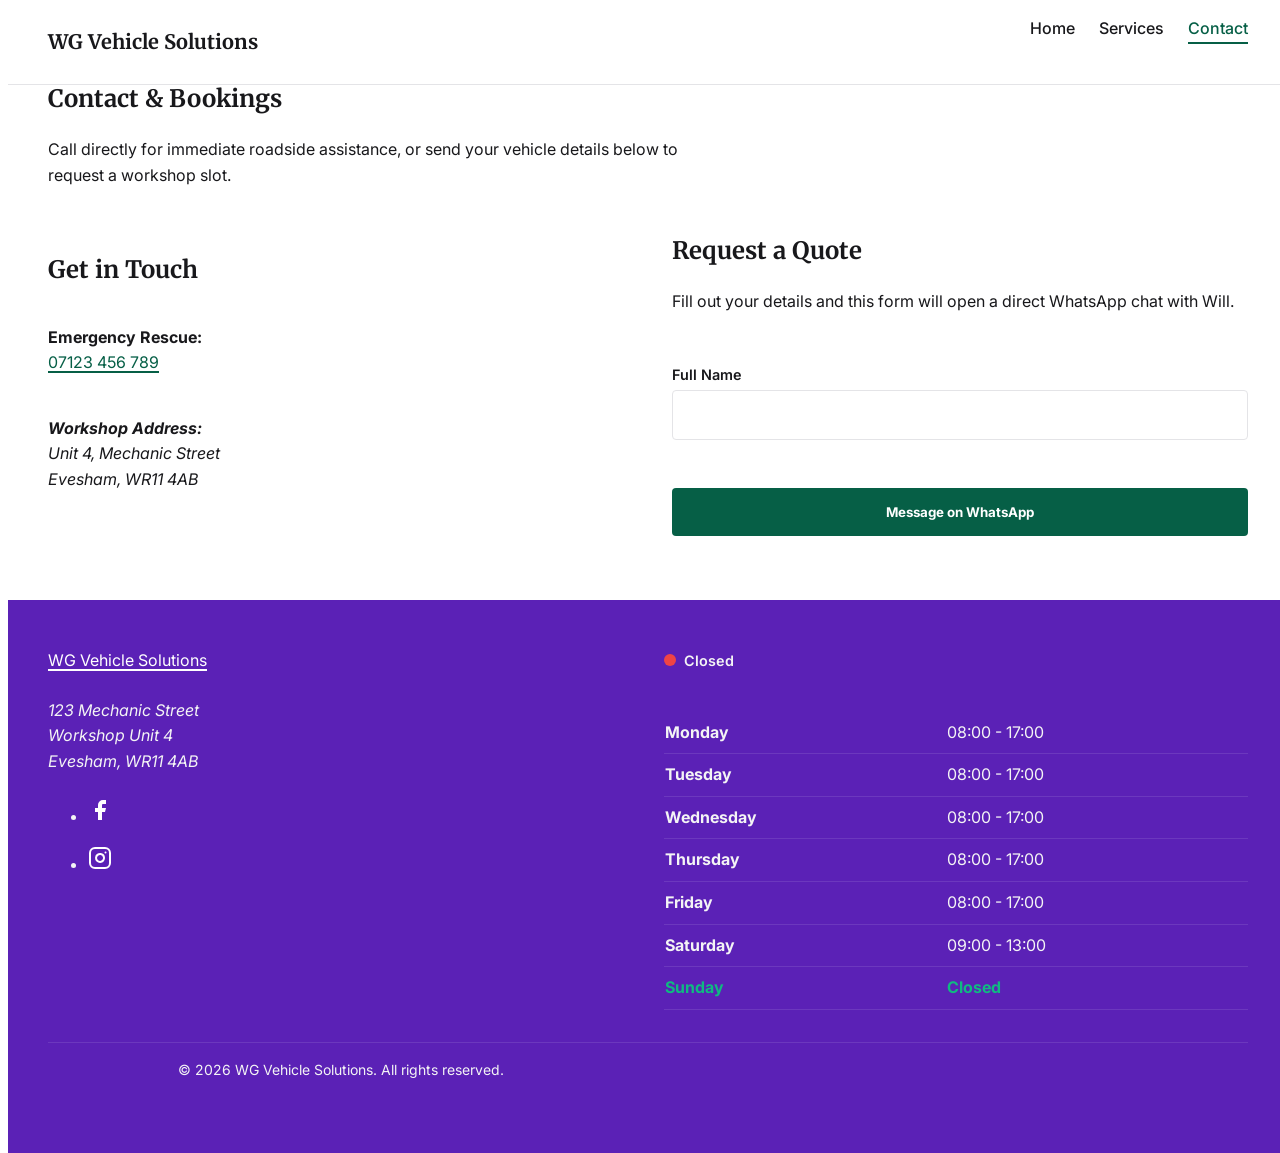
==== contact.html @ 6daaaa92 "layout(style): Initial attempt at implementing layout primitives. Will need revision." ====
<!doctype html>
<html lang="en">
  <head>
    <meta charset="UTF-8" />
    <meta name="viewport" content="width=device-width, initial-scale=1.0" />

    <meta
      name="description"
      content="Contact WG Vehicle Solutions in Evesham. Call for immediate roadside rescue or book a workshop slot directly via WhatsApp."
    />
    <title>Contact & Bookings | WG Vehicle Solutions</title>

    <link
      rel="icon"
      type="image/png"
      sizes="32x32"
      href="assets/images/favicon-32x32.png"
    />
    <link
      rel="icon"
      type="image/png"
      sizes="16x16"
      href="assets/images/favicon-16x16.png"
    />
    <link
      rel="apple-touch-icon"
      sizes="180x180"
      href="assets/images/apple-touch-icon.png"
    />
    <link rel="manifest" href="site.webmanifest" />

    <link rel="stylesheet" href="assets/css/00-harmonics.css" />
    <link rel="stylesheet" href="assets/css/01-primitives.css" />
    <link rel="stylesheet" href="assets/css/02-atoms.css" />
    <link rel="stylesheet" href="assets/css/03-organisms.css" />

    <script src="assets/js/core.js" defer></script>
  </head>
  <body>
    <a
      href="#main-content"
      class="skip-link"
      style="position: absolute; left: -9999px"
      >Skip to main content</a
    >

    <header class="c-site-header">
      <nav
        class="l-container l-cluster c-navbar"
        aria-label="Primary Navigation"
      >
        <a
          href="index.html"
          class="brand"
          aria-label="WG Vehicle Solutions Home"
        >
          WG Vehicle Solutions
        </a>

        <button
          class="c-navbar__toggle"
          data-ll-toggle="collapse"
          aria-controls="primary-nav"
          aria-expanded="false"
          aria-label="Toggle navigation menu"
        >
          <svg
            width="24"
            height="24"
            viewBox="0 0 24 24"
            fill="none"
            stroke="currentColor"
            stroke-width="2"
            stroke-linecap="round"
            stroke-linejoin="round"
            aria-hidden="true"
          >
            <line x1="3" y1="12" x2="21" y2="12"></line>
            <line x1="3" y1="6" x2="21" y2="6"></line>
            <line x1="3" y1="18" x2="21" y2="18"></line>
          </svg>
        </button>

        <ul id="primary-nav" role="list" class="l-stack c-navbar__menu">
          <li><a href="index.html">Home</a></li>
          <li><a href="services.html">Services</a></li>
          <li><a href="contact.html" aria-current="page">Contact</a></li>
        </ul>
      </nav>
    </header>

    <main id="main-content">
      <section
        class="contact-section l-container l-stack"
        aria-labelledby="contact-heading"
      >
        <header
          class="section-header l-stack"
          style="--stack-gap: var(--space-2xs)"
        >
          <h1 id="contact-heading">Contact & Bookings</h1>
          <p>
            Call directly for immediate roadside assistance, or send your
            vehicle details below to request a workshop slot.
          </p>
        </header>

        <div class="l-split contact-wrapper">
          <div class="contact-info l-stack">
            <h2>Get in Touch</h2>

            <div
              class="contact-methods l-stack"
              style="--stack-gap: var(--space-s)"
            >
              <p>
                <strong>Emergency Rescue:</strong><br />
                <a href="tel:+447123456789" class="text-link">07123 456 789</a>
              </p>

              <address class="physical-address">
                <strong>Workshop Address:</strong><br />
                Unit 4, Mechanic Street<br />
                Evesham, WR11 4AB
              </address>
            </div>

            <div class="map-container"></div>
          </div>

          <div class="booking-form-container l-stack">
            <div class="l-stack" style="--stack-gap: var(--space-2xs)">
              <h2>Request a Quote</h2>
              <p>
                Fill out your details and this form will open a direct WhatsApp
                chat with Will.
              </p>
            </div>

            <form
              id="whatsapp-booking-form"
              class="booking-form l-stack"
              style="--stack-gap: var(--space-m)"
            >
              <div class="form-group">
                <label for="customer-name">Full Name</label>
                <input
                  type="text"
                  id="customer-name"
                  name="customer-name"
                  required
                />
              </div>

              <button type="submit" class="cta-button primary">
                Message on WhatsApp
              </button>
            </form>
          </div>
        </div>
      </section>
    </main>

    <footer class="global-footer">
      <div class="l-container l-grid">
        <div class="footer-brand-info l-stack">
          <a
            href="index.html"
            class="footer-logo"
            aria-label="WG Vehicle Solutions Home"
          >
            WG Vehicle Solutions
          </a>

          <address class="footer-address">
            123 Mechanic Street<br />
            Workshop Unit 4<br />
            Evesham, WR11 4AB
          </address>

          <ul role="list" class="social-links" aria-label="Social Media">
            <li>
              <a
                href="#"
                aria-label="Facebook"
                rel="noopener noreferrer"
                target="_blank"
              >
                <svg
                  width="24"
                  height="24"
                  viewBox="0 0 24 24"
                  fill="currentColor"
                  aria-hidden="true"
                  focusable="false"
                >
                  <path
                    d="M18 2h-3a5 5 0 0 0-5 5v3H7v4h3v8h4v-8h3l1-4h-4V7a1 1 0 0 1 1-1h3z"
                  ></path>
                </svg>
              </a>
            </li>
            <li>
              <a
                href="#"
                aria-label="Instagram"
                rel="noopener noreferrer"
                target="_blank"
              >
                <svg
                  width="24"
                  height="24"
                  viewBox="0 0 24 24"
                  fill="none"
                  stroke="currentColor"
                  stroke-width="2"
                  stroke-linecap="round"
                  stroke-linejoin="round"
                  aria-hidden="true"
                  focusable="false"
                >
                  <rect x="2" y="2" width="20" height="20" rx="5" ry="5"></rect>
                  <path
                    d="M16 11.37A4 4 0 1 1 12.63 8 4 4 0 0 1 16 11.37z"
                  ></path>
                  <line x1="17.5" y1="6.5" x2="17.51" y2="6.5"></line>
                </svg>
              </a>
            </li>
          </ul>
        </div>

        <div class="footer-hours l-stack">
          <h2 class="sr-only">Opening Hours</h2>
          <div id="live-status-container" aria-live="polite"></div>
          <table class="hours-table">
            <tbody>
              <tr data-day="1">
                <th scope="row">Monday</th>
                <td>08:00 - 17:00</td>
              </tr>
              <tr data-day="2">
                <th scope="row">Tuesday</th>
                <td>08:00 - 17:00</td>
              </tr>
              <tr data-day="3">
                <th scope="row">Wednesday</th>
                <td>08:00 - 17:00</td>
              </tr>
              <tr data-day="4">
                <th scope="row">Thursday</th>
                <td>08:00 - 17:00</td>
              </tr>
              <tr data-day="5">
                <th scope="row">Friday</th>
                <td>08:00 - 17:00</td>
              </tr>
              <tr data-day="6">
                <th scope="row">Saturday</th>
                <td>09:00 - 13:00</td>
              </tr>
              <tr data-day="0">
                <th scope="row">Sunday</th>
                <td>Closed</td>
              </tr>
            </tbody>
          </table>
        </div>
      </div>

      <div class="footer-copyright">
        <p>&copy; 2026 WG Vehicle Solutions. All rights reserved.</p>
      </div>
    </footer>
  </body>
</html>
---- assets/css/00-harmonics.css ----
/* ==========================================================================
   LOOSELEAF UI: REBOOT & SYSTEM TOKENS
   ========================================================================== */

@import url("https://fonts.googleapis.com/css2?family=Inter:wght@400;700&family=Merriweather:wght@700&display=swap");

:root {
  /* Typography Pairing */
  --font-family-ui: "Inter", system-ui, sans-serif;
  --font-family-heading: "Merriweather", "Georgia", serif;

  /* Semantic Colour Tokens */
  --color-malachite-vibrant: #10b981;
  --color-malachite-deep: #065f46;
  --color-amber-bright: #fbbf24;
  --color-grape-vintage: #5b21b6;
  --color-surface-base: #ffffff;
  --color-surface-sunken: #f4f4f5;
  --color-text-base: #18181b;
  --color-border-subtle: #e4e4e7;

  /* Mapped Roles */
  --color-action-primary: var(--color-malachite-deep);
  --color-action-hover: var(--color-malachite-vibrant);
  --color-surface-alt: var(--color-grape-vintage);

  /* Spacing Scale (Harmonic) */
  --space-3xs: 0.25rem;
  --space-2xs: 0.5rem;
  --space-xs: 0.75rem;
  --space-s: 1rem;
  --space-m: 1.5rem;
  --space-l: 2rem;
  --space-xl: 3rem;
  --space-2xl: 4rem;
}

/* Base Reboot */
*,
*::before,
*::after {
  box-sizing: border-box;
  margin-block: 0;
}

html,
body {
  min-inline-size: 100%;
  font-family: var(--font-family-ui);
  line-height: 1.6;
  color: var(--color-text-base);
  background-color: var(--color-surface-base);
  overflow-x: hidden;
}

h1,
h2,
h3,
h4,
h5,
h6 {
  font-family: var(--font-family-heading);
  line-height: 1.2;
  margin-block-end: var(--space-s);
  color: var(--color-text-base);
}

img,
picture,
svg {
  display: block;
  max-inline-size: 100%;
}

p,
li {
  max-inline-size: 65ch;
  margin-block-end: var(--space-m);
}

a {
  color: var(--color-action-primary);
  text-decoration-thickness: 0.1em;
  text-underline-offset: 0.2em;
}
---- assets/css/01-primitives.css ----
/* ==========================================================================
   01-PRIMITIVES: AGNOSTIC LAYOUT ALGORITHMS
   ========================================================================== */

/* --- The Container (Max-width constraints) --- */
.l-container {
  max-inline-size: 1200px;
  margin-inline: auto;
}

/* --- The Cluster (Horizontal wrapping layout) --- */
.l-cluster {
  display: flex;
  flex-wrap: wrap;
  gap: var(--cluster-gap, var(--space-s));
  justify-content: var(--cluster-justify, flex-start);
  align-items: var(--cluster-align, center);
}

/* --- The Stack (Vertical flow layout) --- */
.l-stack {
  display: flex;
  flex-direction: column;
  justify-content: flex-start;
  gap: var(--stack-gap, var(--space-m));
}

/* --- The Grid (Auto-fitting cards/services) --- */
.l-grid {
  display: grid;
  gap: var(--grid-gap, var(--space-l));
  /* Intrinsic responsive grid: no media queries needed */
  grid-template-columns: repeat(
    auto-fit,
    minmax(min(100%, var(--grid-min, 300px)), 1fr)
  );
}

/* --- The Intrinsic Split (Content-driven wrapping) --- */
.l-split {
  display: flex;
  flex-wrap: wrap;
  gap: var(--split-gap, var(--space-xl));
  align-items: var(--split-align, center);
}

.l-split > * {
  /* flex-grow: 1 (shares space equally)
    flex-shrink: 1 (allows shrinking if needed)
    flex-basis: threshold (forces wrap when space runs out)
  */
  flex: 1 1 var(--split-threshold, 30rem);
}
---- assets/css/02-atoms.css ----
/* ==========================================================================
   02-ATOMS: BUTTONS, INPUTS & UTILITIES
   ========================================================================== */

/* Accessibility utility */
.sr-only {
  position: absolute;
  width: 1px;
  height: 1px;
  padding: 0;
  margin: -1px;
  overflow: hidden;
  clip: rect(0, 0, 0, 0);
  border: 0;
}

.skip-link:focus {
  position: static;
  display: block;
  padding: var(--space-s);
  background: var(--color-action-primary);
  color: #fff;
  text-decoration: none;
}

/* Buttons */
.cta-button {
  display: inline-flex;
  align-items: center;
  justify-content: center;
  padding: var(--space-s) var(--space-m);
  font-weight: 700;
  text-decoration: none;
  border-radius: 4px;
  transition: all 0.2s ease;
  border: none;
  cursor: pointer;
  font-family: var(--font-family-ui);
}

.cta-button.primary {
  background-color: var(--color-action-primary);
  color: var(--color-surface-base);
}

.cta-button.primary:hover {
  background-color: var(--color-action-hover);
}

.cta-button.secondary {
  background-color: transparent;
  color: var(--color-text-base);
  border: 2px solid var(--color-border-subtle);
}

.cta-button.secondary:hover {
  border-color: var(--color-action-primary);
}

/* Form Groups */
.form-group {
  display: flex;
  flex-direction: column;
  gap: var(--space-3xs);
  margin-block-end: var(--space-m);
}

.form-group label {
  font-weight: 600;
  font-size: 0.9rem;
}

.form-group input,
.form-group textarea {
  padding: var(--space-s);
  border: 1px solid var(--color-border-subtle);
  border-radius: 4px;
  font-family: var(--font-family-ui);
  background-color: var(--color-surface-base);
}

.form-group input:focus,
.form-group textarea:focus {
  outline: 2px solid var(--color-action-primary);
  outline-offset: 2px;
}
---- assets/css/03-organisms.css ----
/* ==========================================================================
   03-ORGANISMS: NAVBAR, CARDS & FOOTER
   ========================================================================== */

/* Navigation */
.c-site-header {
  background-color: var(--color-surface-base);
  border-bottom: 1px solid var(--color-border-subtle);
  padding-block: var(--space-s);
  padding-inline: var(--space-m);
  position: sticky;
  top: 0;
  z-index: 100;
}

/* Modifying the underlying l-cluster primitive */
.c-navbar {
  --cluster-justify: space-between;
}

.brand {
  font-family: var(--font-family-heading);
  font-weight: 700;
  font-size: 1.25rem;
  color: var(--color-text-base);
  text-decoration: none;
}

/* --- Mobile Toggle Button --- */
.c-navbar__toggle {
  display: block;
  background: none;
  border: none;
  cursor: pointer;
  color: var(--color-text-base);
  padding: var(--space-3xs);
}

.c-navbar__toggle:hover {
  color: var(--color-action-primary);
}

/* --- Navigation Menu --- */
.c-navbar__menu {
  display: none; /* Hidden by default on mobile */
  width: 100%;
  list-style: none;
  padding: 0;
  margin: 0;
  /* Overriding l-stack default gap */
  --stack-gap: var(--space-s);
}

/* State hook for core.js */
.c-navbar__menu.is-open {
  display: flex; /* Restores the l-stack flex behavior */
}

/* Desktop View Override */
@media (min-width: 768px) {
  .c-navbar__toggle {
    display: none;
  }

  .c-navbar__menu {
    display: flex;
    width: auto;
    flex-direction: row; /* Transforms the stack into a row */
    gap: var(--space-m);
  }
}

.c-navbar__menu a {
  text-decoration: none;
  color: var(--color-text-base);
  font-weight: 500;
  display: block; /* Larger tap target */
}

.c-navbar__menu a[aria-current="page"] {
  color: var(--color-action-primary);
  border-bottom: 2px solid var(--color-action-primary);
  display: inline-block;
}

.brand {
  font-family: var(--font-family-heading);
  font-weight: 700;
  font-size: 1.25rem;
  color: var(--color-text-base);
  text-decoration: none;
}

/* Cards (Services & Snapshots) */
.routing-card,
.service-card {
  background-color: var(--color-surface-sunken);
  padding: var(--space-l);
  border-radius: 8px;
  border: 1px solid var(--color-border-subtle);
  display: flex;
  flex-direction: column;
}

.card-icon {
  color: var(--color-action-primary);
  margin-block-end: var(--space-s);
}

.card-link {
  margin-top: auto; /* Pushes link to bottom of card */
  font-weight: 700;
  display: inline-flex;
  align-items: center;
  gap: var(--space-2xs);
}

/* Global Footer */
.global-footer {
  background-color: var(--color-surface-alt);
  color: var(--color-surface-sunken);
  padding-block: var(--space-xl);
  padding-inline: var(--space-m);
  margin-top: var(--space-2xl);
}

.global-footer h2,
.global-footer a {
  color: var(--color-surface-base);
}

.hours-table {
  width: 100%;
  border-collapse: collapse;
}

.hours-table th,
.hours-table td {
  padding-block: var(--space-2xs);
  text-align: left;
  border-bottom: 1px solid rgba(255, 255, 255, 0.1);
}

.footer-copyright {
  max-inline-size: 1200px;
  margin-inline: auto;
  margin-top: var(--space-l);
  padding-top: var(--space-s);
  border-top: 1px solid rgba(255, 255, 255, 0.1);
  font-size: 0.875rem;
  text-align: center;
}

/* --- Review Marquee Organism --- */

.review-marquee-wrapper {
  overflow: hidden;
  width: 100%;
  padding-block: var(--space-l);
  /* Pro-tip: A CSS mask creates a subtle fade at the edges of the screen */
  mask-image: linear-gradient(
    to right,
    transparent,
    black 10%,
    black 90%,
    transparent
  );
  -webkit-mask-image: linear-gradient(
    to right,
    transparent,
    black 10%,
    black 90%,
    transparent
  );
}

.review-track {
  display: flex;
  gap: var(--space-l);
  width: max-content;
  /* Adjust the 30s to make it scroll faster or slower */
  animation: scroll-marquee 30s linear infinite;
}

/* Accessibility: Stop moving when the user is trying to read */
.review-marquee-wrapper:hover .review-track,
.review-marquee-wrapper:focus-within .review-track {
  animation-play-state: paused;
}

.review-card {
  width: 350px; /* Fixed width prevents shrinking in the flex container */
  flex-shrink: 0;
  background-color: var(--color-surface-sunken);
  padding: var(--space-l);
  border-radius: 8px;
  border: 1px solid var(--color-border-subtle);
  display: flex;
  flex-direction: column;
  justify-content: space-between;
}

.review-card blockquote {
  font-style: italic;
  margin-block-end: var(--space-m);
}

.review-meta {
  display: block;
  font-size: 0.85rem;
  color: var(--color-action-primary);
  font-weight: 600;
  margin-top: var(--space-3xs);
}

/* The Infinite Loop Engine */
@keyframes scroll-marquee {
  0% {
    transform: translateX(0);
  }
  100% {
    /* Shifts exactly half the total width + half the gap to seamlessly loop */
    transform: translateX(calc(-50% - (var(--space-l) / 2)));
  }
}

/* --- Live Operational Status for Opening Times --- */
.operational-status {
  display: inline-flex;
  align-items: center;
  gap: var(--space-2xs);
  font-weight: 600;
  font-size: 0.9rem;
  margin-block-end: var(--space-s);
}

.status-dot {
  width: 12px;
  height: 12px;
  border-radius: 50%;
  background-color: var(--color-border-subtle); /* Default offline/closed */
}

/* Status Modifiers */
.is-open .status-dot {
  background-color: var(--color-malachite-vibrant);
  box-shadow: 0 0 8px var(--color-malachite-vibrant);
}

.is-closing .status-dot {
  background-color: var(--color-amber-bright);
}

.is-closed .status-dot {
  background-color: #ef4444; /* A clear, accessible red for closed */
}

/* Current Day Highlight in Table */
.hours-table tr.is-today th,
.hours-table tr.is-today td {
  color: var(--color-malachite-vibrant);
  font-weight: 700;
}
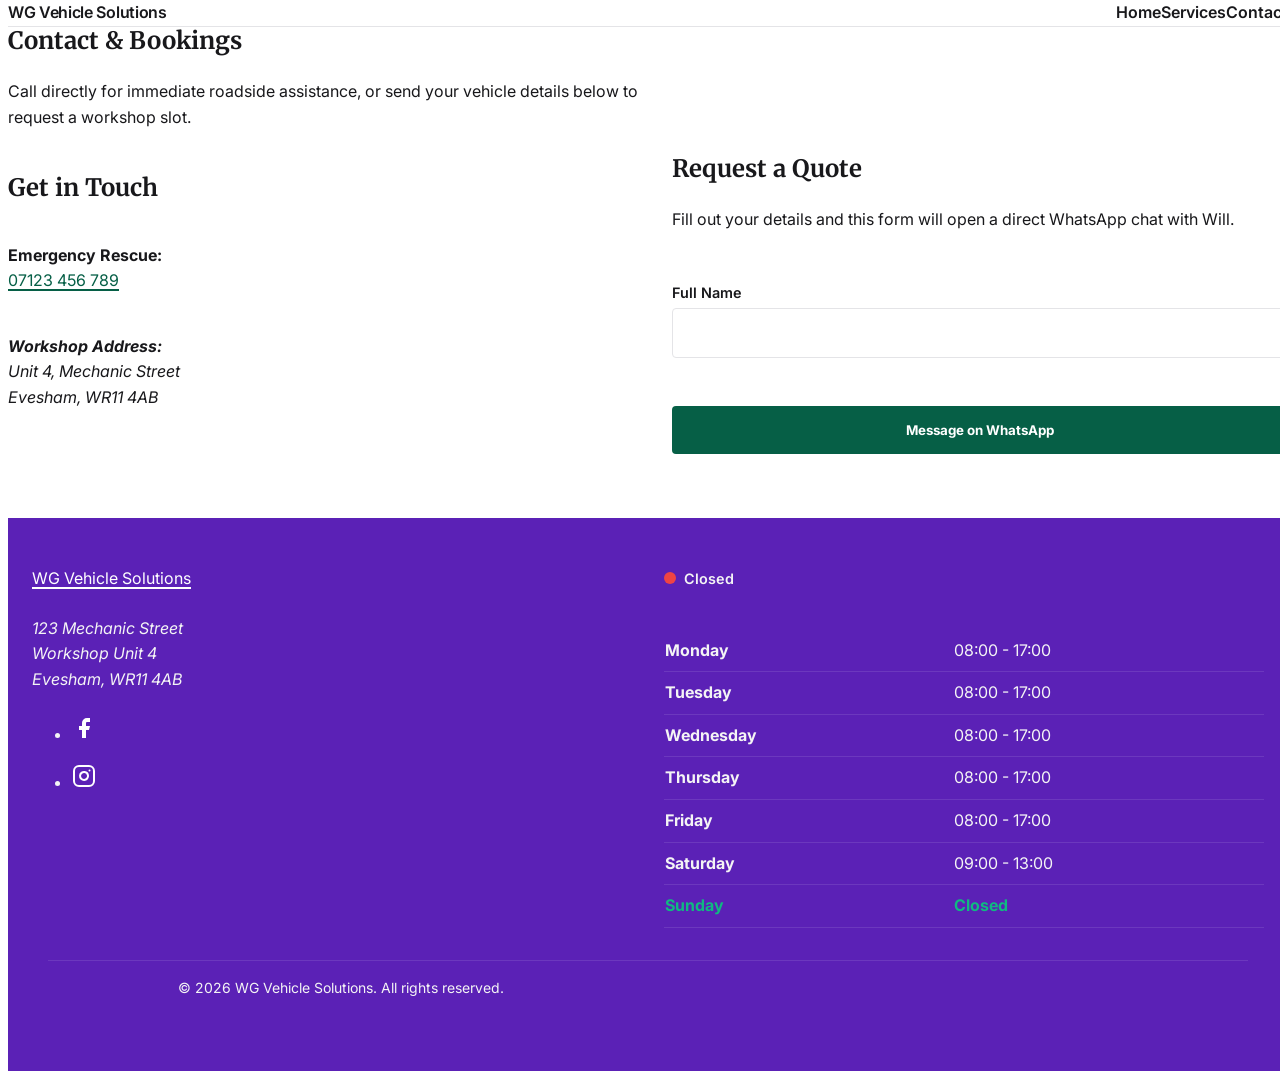
==== commit 679a30d8: "style(layout): refactor primitives as custom html tags and implement across site for responsive layo" ====
--- a/contact.html
+++ b/contact.html
@@ -33,6 +33,8 @@
     <link rel="stylesheet" href="assets/css/01-primitives.css" />
     <link rel="stylesheet" href="assets/css/02-atoms.css" />
     <link rel="stylesheet" href="assets/css/03-organisms.css" />
+    <link rel="stylesheet" href="assets/css/04-animations.css" />
+    <link rel="stylesheet" href="assets/css/05-utilities.css" />
 
     <script src="assets/js/core.js" defer></script>
   </head>
@@ -45,140 +47,134 @@
     >
 
     <header class="c-site-header">
-      <nav
-        class="l-container l-cluster c-navbar"
-        aria-label="Primary Navigation"
-      >
-        <a
-          href="index.html"
-          class="brand"
-          aria-label="WG Vehicle Solutions Home"
-        >
-          WG Vehicle Solutions
-        </a>
-
-        <button
-          class="c-navbar__toggle"
-          data-ll-toggle="collapse"
-          aria-controls="primary-nav"
-          aria-expanded="false"
-          aria-label="Toggle navigation menu"
-        >
-          <svg
-            width="24"
-            height="24"
-            viewBox="0 0 24 24"
-            fill="none"
-            stroke="currentColor"
-            stroke-width="2"
-            stroke-linecap="round"
-            stroke-linejoin="round"
-            aria-hidden="true"
-          >
-            <line x1="3" y1="12" x2="21" y2="12"></line>
-            <line x1="3" y1="6" x2="21" y2="6"></line>
-            <line x1="3" y1="18" x2="21" y2="18"></line>
-          </svg>
-        </button>
-
-        <ul id="primary-nav" role="list" class="l-stack c-navbar__menu">
-          <li><a href="index.html">Home</a></li>
-          <li><a href="services.html">Services</a></li>
-          <li><a href="contact.html" aria-current="page">Contact</a></li>
-        </ul>
+      <nav class="c-navbar" aria-label="Primary Navigation">
+        <l-cluster class="u-flex-between">
+          <a
+            href="index.html"
+            class="c-navbar__brand"
+            aria-label="WG Vehicle Solutions Home"
+          >
+            WG Vehicle Solutions
+          </a>
+          <button
+            class="c-navbar__toggle u-anim-lift"
+            data-ll-toggle="collapse"
+            aria-expanded="false"
+            aria-controls="primary-nav"
+            aria-label="Toggle navigation"
+          >
+            <svg
+              width="24"
+              height="24"
+              viewBox="0 0 24 24"
+              fill="none"
+              stroke="currentColor"
+              stroke-width="2"
+              stroke-linecap="round"
+              stroke-linejoin="round"
+              aria-hidden="true"
+            >
+              <line x1="3" y1="12" x2="21" y2="12"></line>
+              <line x1="3" y1="6" x2="21" y2="6"></line>
+              <line x1="3" y1="18" x2="21" y2="18"></line>
+            </svg>
+          </button>
+          <div class="c-navbar__menu" id="primary-nav">
+            <l-cluster>
+              <a href="index.html" class="c-navbar__link">Home</a>
+              <a href="services.html" class="c-navbar__link">Services</a>
+              <a href="contact.html" class="c-navbar__link" aria-current="page"
+                >Contact</a
+              >
+            </l-cluster>
+          </div>
+        </l-cluster>
       </nav>
     </header>
 
     <main id="main-content">
-      <section
-        class="contact-section l-container l-stack"
-        aria-labelledby="contact-heading"
-      >
-        <header
-          class="section-header l-stack"
-          style="--stack-gap: var(--space-2xs)"
-        >
-          <h1 id="contact-heading">Contact & Bookings</h1>
-          <p>
-            Call directly for immediate roadside assistance, or send your
-            vehicle details below to request a workshop slot.
-          </p>
+      <section class="contact-section" aria-labelledby="contact-heading">
+        <header class="section-header">
+          <l-stack style="--stack-gap: var(--space-2xs)">
+            <h1 id="contact-heading">Contact & Bookings</h1>
+            <p>
+              Call directly for immediate roadside assistance, or send your
+              vehicle details below to request a workshop slot.
+            </p>
+          </l-stack>
         </header>
 
-        <div class="l-split contact-wrapper">
-          <div class="contact-info l-stack">
+        <l-split class="contact-wrapper">
+          <l-stack class="contact-info">
             <h2>Get in Touch</h2>
 
-            <div
-              class="contact-methods l-stack"
+            <l-stack
+              class="contact-methods"
               style="--stack-gap: var(--space-s)"
             >
               <p>
                 <strong>Emergency Rescue:</strong><br />
                 <a href="tel:+447123456789" class="text-link">07123 456 789</a>
               </p>
-
               <address class="physical-address">
                 <strong>Workshop Address:</strong><br />
                 Unit 4, Mechanic Street<br />
                 Evesham, WR11 4AB
               </address>
-            </div>
+            </l-stack>
 
             <div class="map-container"></div>
-          </div>
-
-          <div class="booking-form-container l-stack">
-            <div class="l-stack" style="--stack-gap: var(--space-2xs)">
+          </l-stack>
+
+          <l-stack class="booking-form-container">
+            <l-stack style="--stack-gap: var(--space-2xs)">
               <h2>Request a Quote</h2>
               <p>
                 Fill out your details and this form will open a direct WhatsApp
                 chat with Will.
               </p>
-            </div>
-
-            <form
-              id="whatsapp-booking-form"
-              class="booking-form l-stack"
-              style="--stack-gap: var(--space-m)"
-            >
-              <div class="form-group">
-                <label for="customer-name">Full Name</label>
-                <input
-                  type="text"
-                  id="customer-name"
-                  name="customer-name"
-                  required
-                />
-              </div>
-
-              <button type="submit" class="cta-button primary">
-                Message on WhatsApp
-              </button>
+            </l-stack>
+
+            <form id="whatsapp-booking-form" class="booking-form">
+              <l-stack style="--stack-gap: var(--space-m)">
+                <div class="form-group">
+                  <label for="customer-name">Full Name</label>
+                  <input
+                    type="text"
+                    id="customer-name"
+                    name="customer-name"
+                    required
+                  />
+                </div>
+                <button type="submit" class="cta-button primary">
+                  Message on WhatsApp
+                </button>
+              </l-stack>
             </form>
-          </div>
-        </div>
+          </l-stack>
+        </l-split>
       </section>
     </main>
 
     <footer class="global-footer">
-      <div class="l-container l-grid">
-        <div class="footer-brand-info l-stack">
+      <l-grid>
+        <l-stack class="footer-brand-info">
           <a
             href="index.html"
             class="footer-logo"
             aria-label="WG Vehicle Solutions Home"
-          >
-            WG Vehicle Solutions
-          </a>
-
+            >WG Vehicle Solutions</a
+          >
           <address class="footer-address">
             123 Mechanic Street<br />
             Workshop Unit 4<br />
             Evesham, WR11 4AB
           </address>
-
-          <ul role="list" class="social-links" aria-label="Social Media">
+          <ul
+            role="list"
+            class="social-links l-cluster"
+            aria-label="Social Media"
+          >
             <li>
               <a
                 href="#"
@@ -228,9 +224,9 @@
               </a>
             </li>
           </ul>
-        </div>
-
-        <div class="footer-hours l-stack">
+        </l-stack>
+
+        <l-stack class="footer-hours">
           <h2 class="sr-only">Opening Hours</h2>
           <div id="live-status-container" aria-live="polite"></div>
           <table class="hours-table">
@@ -265,9 +261,8 @@
               </tr>
             </tbody>
           </table>
-        </div>
-      </div>
-
+        </l-stack>
+      </l-grid>
       <div class="footer-copyright">
         <p>&copy; 2026 WG Vehicle Solutions. All rights reserved.</p>
       </div>
--- a/assets/css/00-harmonics.css
+++ b/assets/css/00-harmonics.css
@@ -82,4 +82,10 @@
   color: var(--color-action-primary);
   text-decoration-thickness: 0.1em;
   text-underline-offset: 0.2em;
+  transition: color 0.2s ease;
 }
+
+a:hover,
+a:focus {
+  color: var(--color-action-hover);
+}
--- a/assets/css/01-primitives.css
+++ b/assets/css/01-primitives.css
@@ -2,23 +2,17 @@
    01-PRIMITIVES: AGNOSTIC LAYOUT ALGORITHMS
    ========================================================================== */
 
-/* --- The Container (Max-width constraints) --- */
-.l-container {
-  max-inline-size: 1200px;
-  margin-inline: auto;
-}
-
 /* --- The Cluster (Horizontal wrapping layout) --- */
-.l-cluster {
+l-cluster {
   display: flex;
   flex-wrap: wrap;
-  gap: var(--cluster-gap, var(--space-s));
-  justify-content: var(--cluster-justify, flex-start);
+  gap: var(--space, var(--s1));
+  justify-content: flex-start;
   align-items: var(--cluster-align, center);
 }
 
 /* --- The Stack (Vertical flow layout) --- */
-.l-stack {
+l-stack {
   display: flex;
   flex-direction: column;
   justify-content: flex-start;
@@ -26,7 +20,7 @@
 }
 
 /* --- The Grid (Auto-fitting cards/services) --- */
-.l-grid {
+l-grid {
   display: grid;
   gap: var(--grid-gap, var(--space-l));
   /* Intrinsic responsive grid: no media queries needed */
@@ -37,14 +31,14 @@
 }
 
 /* --- The Intrinsic Split (Content-driven wrapping) --- */
-.l-split {
+l-split {
   display: flex;
   flex-wrap: wrap;
   gap: var(--split-gap, var(--space-xl));
   align-items: var(--split-align, center);
 }
 
-.l-split > * {
+l-split > * {
   /* flex-grow: 1 (shares space equally)
     flex-shrink: 1 (allows shrinking if needed)
     flex-basis: threshold (forces wrap when space runs out)
--- a/assets/css/03-organisms.css
+++ b/assets/css/03-organisms.css
@@ -2,93 +2,88 @@
    03-ORGANISMS: NAVBAR, CARDS & FOOTER
    ========================================================================== */
 
+.c-site-header nav a {
+  font-weight: 600;
+  font-size: var(--s-1);
+}
 /* Navigation */
-.c-site-header {
+.c-navbar {
+  --navbar-threshold: 45rem;
+  --navbar-padding: var(--s1) var(--s2);
+  padding: var(--navbar-padding);
   background-color: var(--color-surface-base);
   border-bottom: 1px solid var(--color-border-subtle);
-  padding-block: var(--space-s);
-  padding-inline: var(--space-m);
-  position: sticky;
-  top: 0;
-  z-index: 100;
-}
-
-/* Modifying the underlying l-cluster primitive */
-.c-navbar {
-  --cluster-justify: space-between;
-}
-
-.brand {
-  font-family: var(--font-family-heading);
-  font-weight: 700;
-  font-size: 1.25rem;
+  position: relative;
+  z-index: 50;
+}
+.c-navbar__brand {
+  font-weight: 800;
+  font-size: var(--s1);
   color: var(--color-text-base);
   text-decoration: none;
-}
-
-/* --- Mobile Toggle Button --- */
-.c-navbar__toggle {
-  display: block;
-  background: none;
+  letter-spacing: -0.02em;
+}
+.c-navbar__link {
+  color: var(--color-text-muted);
+  text-decoration: none;
+  font-weight: 500;
+  font-size: var(--s0);
+  padding: var(--s-2) var(--s-1);
+  border-radius: 4px;
+  background: transparent;
   border: none;
   cursor: pointer;
+  transition:
+    color 0.2s ease,
+    background-color 0.2s ease;
+}
+.c-navbar__link:hover,
+.c-navbar__link:focus {
   color: var(--color-text-base);
-  padding: var(--space-3xs);
-}
-
-.c-navbar__toggle:hover {
-  color: var(--color-action-primary);
-}
-
-/* --- Navigation Menu --- */
-.c-navbar__menu {
-  display: none; /* Hidden by default on mobile */
-  width: 100%;
-  list-style: none;
-  padding: 0;
-  margin: 0;
-  /* Overriding l-stack default gap */
-  --stack-gap: var(--space-s);
-}
-
-/* State hook for core.js */
-.c-navbar__menu.is-open {
-  display: flex; /* Restores the l-stack flex behavior */
-}
-
-/* Desktop View Override */
-@media (min-width: 768px) {
+  background-color: var(--color-surface-sunken);
+}
+@media (max-width: 44.99rem) {
+  .c-navbar__menu {
+    display: none;
+    flex-basis: 100%;
+    padding-block-start: var(--s1);
+  }
+  .c-navbar__menu.is-open {
+    display: block;
+    animation: fadeIn var(--dur-fast) var(--spring-smooth);
+  }
+  .c-navbar__menu l-cluster {
+    flex-direction: column;
+    align-items: flex-start;
+  }
+  .c-navbar__toggle {
+    display: inline-flex;
+    align-items: center;
+    justify-content: center;
+    background: transparent;
+    border: none;
+    color: var(--color-text-base);
+    cursor: pointer;
+    padding: var(--s-2);
+  }
+}
+@media (min-width: 45rem) {
   .c-navbar__toggle {
     display: none;
   }
-
   .c-navbar__menu {
-    display: flex;
-    width: auto;
-    flex-direction: row; /* Transforms the stack into a row */
-    gap: var(--space-m);
-  }
-}
-
-.c-navbar__menu a {
-  text-decoration: none;
-  color: var(--color-text-base);
-  font-weight: 500;
-  display: block; /* Larger tap target */
-}
-
-.c-navbar__menu a[aria-current="page"] {
-  color: var(--color-action-primary);
-  border-bottom: 2px solid var(--color-action-primary);
-  display: inline-block;
-}
-
-.brand {
-  font-family: var(--font-family-heading);
-  font-weight: 700;
-  font-size: 1.25rem;
-  color: var(--color-text-base);
-  text-decoration: none;
+    display: block !important;
+  }
+}
+@keyframes fadeIn {
+  from {
+    opacity: 0;
+    transform: translateY(-5px);
+  }
+  to {
+    opacity: 1;
+    transform: translateY(0);
+  }
 }
 
 /* Cards (Services & Snapshots) */
--- a/assets/css/05-utilities.css
+++ b/assets/css/05-utilities.css
@@ -0,0 +1,53 @@
+/* ==========================================================================
+   TIER 6: UTILITIES
+   ========================================================================== */
+
+/* --- [T6-01] Accessibility --- */
+.u-visually-hidden {
+  position: absolute;
+  width: 1px;
+  height: 1px;
+  padding: 0;
+  margin: -1px;
+  overflow: hidden;
+  clip: rect(0, 0, 0, 0);
+  border: 0;
+}
+
+/* --- [T6-02] Typography Adjustments --- */
+.u-text-center {
+  text-align: center !important;
+}
+
+/* --- [T6-03] Text Colors --- */
+/* (Fallback hex codes align with zinc/red palettes, overriding defaults safely) */
+
+/* Add to Text Colors */
+.u-text-primary {
+  color: var(--color-action-primary) !important;
+}
+
+.u-text-muted {
+  color: #71717a !important;
+}
+.u-text-danger {
+  color: #dc2626 !important;
+}
+
+@media (prefers-color-scheme: dark) {
+  .u-text-muted {
+    color: #a1a1aa !important;
+  }
+  .u-text-danger {
+    color: #f87171 !important;
+  }
+}
+
+/* --- [T6-05] Layout Utilities --- */
+.u-flex-between {
+  justify-content: space-between !important;
+}
+.u-flex-center {
+  justify-content: center !important;
+  align-items: center !important;
+}
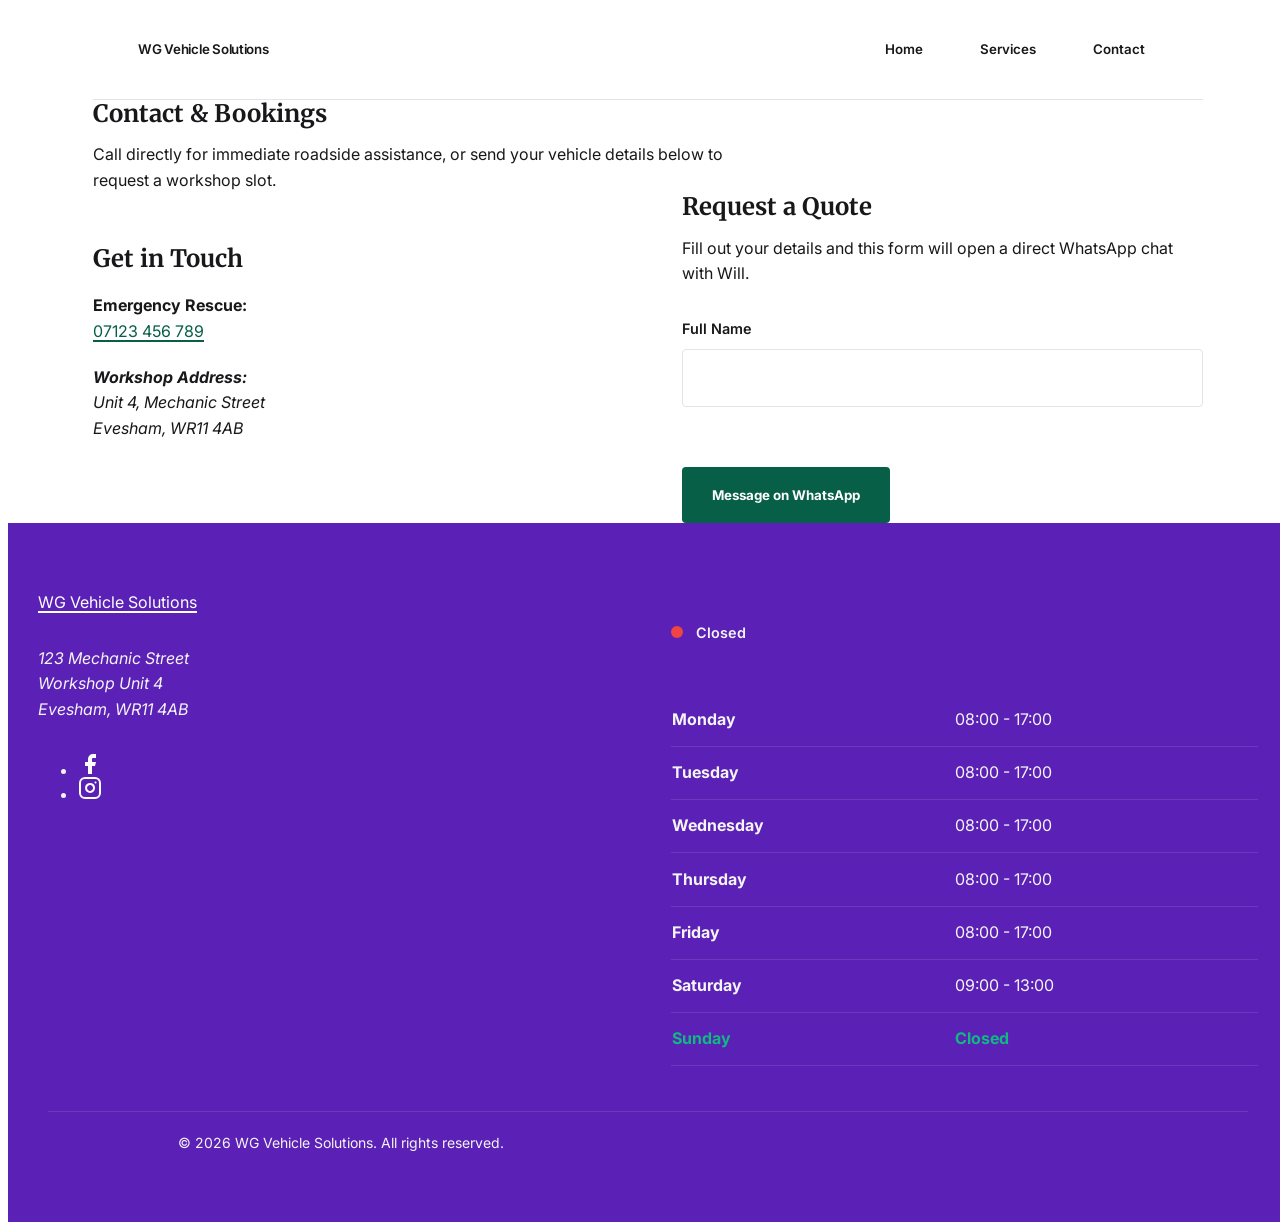
==== commit 6a874d96: "style(harmonics): implement harmonic spacing ratios and relace any inline styling with new scale. Cr" ====
--- a/contact.html
+++ b/contact.html
@@ -47,116 +47,126 @@
     >
 
     <header class="c-site-header">
-      <nav class="c-navbar" aria-label="Primary Navigation">
-        <l-cluster class="u-flex-between">
-          <a
-            href="index.html"
-            class="c-navbar__brand"
-            aria-label="WG Vehicle Solutions Home"
-          >
-            WG Vehicle Solutions
-          </a>
-          <button
-            class="c-navbar__toggle u-anim-lift"
-            data-ll-toggle="collapse"
-            aria-expanded="false"
-            aria-controls="primary-nav"
-            aria-label="Toggle navigation"
-          >
-            <svg
-              width="24"
-              height="24"
-              viewBox="0 0 24 24"
-              fill="none"
-              stroke="currentColor"
-              stroke-width="2"
-              stroke-linecap="round"
-              stroke-linejoin="round"
-              aria-hidden="true"
+      <l-container>
+        <nav class="c-navbar" aria-label="Primary Navigation">
+          <l-cluster class="u-flex-between">
+            <a
+              href="index.html"
+              class="c-navbar__brand"
+              aria-label="WG Vehicle Solutions Home"
             >
-              <line x1="3" y1="12" x2="21" y2="12"></line>
-              <line x1="3" y1="6" x2="21" y2="6"></line>
-              <line x1="3" y1="18" x2="21" y2="18"></line>
-            </svg>
-          </button>
-          <div class="c-navbar__menu" id="primary-nav">
-            <l-cluster>
-              <a href="index.html" class="c-navbar__link">Home</a>
-              <a href="services.html" class="c-navbar__link">Services</a>
-              <a href="contact.html" class="c-navbar__link" aria-current="page"
-                >Contact</a
-              >
-            </l-cluster>
-          </div>
-        </l-cluster>
-      </nav>
+              WG Vehicle Solutions
+            </a>
+            <button
+              class="c-navbar__toggle u-anim-lift"
+              data-ll-toggle="collapse"
+              aria-expanded="false"
+              aria-controls="primary-nav"
+              aria-label="Toggle navigation"
+            >
+              <svg
+                width="24"
+                height="24"
+                viewBox="0 0 24 24"
+                fill="none"
+                stroke="currentColor"
+                stroke-width="2"
+                stroke-linecap="round"
+                stroke-linejoin="round"
+                aria-hidden="true"
+              >
+                <line x1="3" y1="12" x2="21" y2="12"></line>
+                <line x1="3" y1="6" x2="21" y2="6"></line>
+                <line x1="3" y1="18" x2="21" y2="18"></line>
+              </svg>
+            </button>
+            <div class="c-navbar__menu" id="primary-nav">
+              <l-cluster>
+                <a href="index.html" class="c-navbar__link">Home</a>
+                <a href="services.html" class="c-navbar__link">Services</a>
+                <a
+                  href="contact.html"
+                  class="c-navbar__link"
+                  aria-current="page"
+                  >Contact</a
+                >
+              </l-cluster>
+            </div>
+          </l-cluster>
+        </nav>
+      </l-container>
     </header>
 
     <main id="main-content">
-      <section class="contact-section" aria-labelledby="contact-heading">
-        <header class="section-header">
-          <l-stack style="--stack-gap: var(--space-2xs)">
-            <h1 id="contact-heading">Contact & Bookings</h1>
-            <p>
-              Call directly for immediate roadside assistance, or send your
-              vehicle details below to request a workshop slot.
-            </p>
-          </l-stack>
-        </header>
-
-        <l-split class="contact-wrapper">
-          <l-stack class="contact-info">
-            <h2>Get in Touch</h2>
-
-            <l-stack
-              class="contact-methods"
-              style="--stack-gap: var(--space-s)"
-            >
+      <l-container>
+        <section class="contact-section" aria-labelledby="contact-heading">
+          <header class="section-header">
+            <l-stack style="--stack-gap: var(--s-1)">
+              <h1 id="contact-heading">Contact & Bookings</h1>
               <p>
-                <strong>Emergency Rescue:</strong><br />
-                <a href="tel:+447123456789" class="text-link">07123 456 789</a>
-              </p>
-              <address class="physical-address">
-                <strong>Workshop Address:</strong><br />
-                Unit 4, Mechanic Street<br />
-                Evesham, WR11 4AB
-              </address>
-            </l-stack>
-
-            <div class="map-container"></div>
-          </l-stack>
-
-          <l-stack class="booking-form-container">
-            <l-stack style="--stack-gap: var(--space-2xs)">
-              <h2>Request a Quote</h2>
-              <p>
-                Fill out your details and this form will open a direct WhatsApp
-                chat with Will.
+                Call directly for immediate roadside assistance, or send your
+                vehicle details below to request a workshop slot.
               </p>
             </l-stack>
-
-            <form id="whatsapp-booking-form" class="booking-form">
-              <l-stack style="--stack-gap: var(--space-m)">
-                <div class="form-group">
-                  <label for="customer-name">Full Name</label>
-                  <input
-                    type="text"
-                    id="customer-name"
-                    name="customer-name"
-                    required
-                  />
-                </div>
-                <button type="submit" class="cta-button primary">
-                  Message on WhatsApp
-                </button>
+          </header>
+
+          <l-split class="contact-wrapper">
+            <l-stack class="contact-info">
+              <h2>Get in Touch</h2>
+
+              <l-stack
+                class="contact-methods"
+                style="--stack-gap: var(--s0)"
+              >
+                <p>
+                  <strong>Emergency Rescue:</strong><br />
+                  <a href="tel:+447123456789" class="text-link"
+                    >07123 456 789</a
+                  >
+                </p>
+                <address class="physical-address">
+                  <strong>Workshop Address:</strong><br />
+                  Unit 4, Mechanic Street<br />
+                  Evesham, WR11 4AB
+                </address>
               </l-stack>
-            </form>
-          </l-stack>
-        </l-split>
-      </section>
+
+              <div class="map-container"></div>
+            </l-stack>
+
+            <l-stack class="booking-form-container">
+              <l-stack style="--stack-gap: var(--s-1)">
+                <h2>Request a Quote</h2>
+                <p>
+                  Fill out your details and this form will open a direct
+                  WhatsApp chat with Will.
+                </p>
+              </l-stack>
+
+              <form id="whatsapp-booking-form" class="booking-form">
+                <l-stack style="--stack-gap: var(--space-m)">
+                  <div class="form-group">
+                    <label for="customer-name">Full Name</label>
+                    <input
+                      type="text"
+                      id="customer-name"
+                      name="customer-name"
+                      required
+                    />
+                  </div>
+                  <button type="submit" class="cta-button primary">
+                    Message on WhatsApp
+                  </button>
+                </l-stack>
+              </form>
+            </l-stack>
+          </l-split>
+        </section>
+      </l-container>
     </main>
 
     <footer class="global-footer">
+      </l-container>
       <l-grid>
         <l-stack class="footer-brand-info">
           <a
@@ -266,6 +276,7 @@
       <div class="footer-copyright">
         <p>&copy; 2026 WG Vehicle Solutions. All rights reserved.</p>
       </div>
+      </l-container>
     </footer>
   </body>
 </html>
--- a/assets/css/00-harmonics.css
+++ b/assets/css/00-harmonics.css
@@ -24,15 +24,23 @@
   --color-action-hover: var(--color-malachite-vibrant);
   --color-surface-alt: var(--color-grape-vintage);
 
-  /* Spacing Scale (Harmonic) */
-  --space-3xs: 0.25rem;
-  --space-2xs: 0.5rem;
-  --space-xs: 0.75rem;
-  --space-s: 1rem;
-  --space-m: 1.5rem;
-  --space-l: 2rem;
-  --space-xl: 3rem;
-  --space-2xl: 4rem;
+  /* The Harmonic Ratio */
+  --scale-ratio: 1.5;
+
+  /* Fluid Baseline Tonic (--s0) */
+  --s0: clamp(1rem, 0.8rem + 1vw, 1.25rem);
+
+  /* The Expanding Scale */
+  --s1: calc(var(--s0) * var(--scale-ratio));
+  --s2: calc(var(--s1) * var(--scale-ratio));
+  --s3: calc(var(--s2) * var(--scale-ratio));
+
+  /* The Contracting Scale */
+  --s-1: calc(var(--s0) / var(--scale-ratio));
+  --s-2: calc(var(--s-1) / var(--scale-ratio));
+
+  /* --- Universal Layout Constraints --- */
+  --measure: 60ch;
 }
 
 /* Base Reboot */
--- a/assets/css/01-primitives.css
+++ b/assets/css/01-primitives.css
@@ -1,29 +1,41 @@
 /* ==========================================================================
    01-PRIMITIVES: AGNOSTIC LAYOUT ALGORITHMS
    ========================================================================== */
+
+/* --- The Container (The Bounding Box) --- */
+l-container {
+  display: block; /* CRITICAL: Forces custom tag to respect width and margins */
+  max-inline-size: var(--container-max, 1200px);
+  margin-inline: auto;
+  padding-inline: var(--container-padding, var(--s2));
+}
 
 /* --- The Cluster (Horizontal wrapping layout) --- */
 l-cluster {
   display: flex;
   flex-wrap: wrap;
-  gap: var(--space, var(--s1));
+  gap: var(--cluster-gap, var(--s1)); /* Updated to Harmonic token */
   justify-content: flex-start;
   align-items: var(--cluster-align, center);
 }
 
-/* --- The Stack (Vertical flow layout) --- */
+/* --- The Stack (Vertical flow layout using the Lobotomized Owl) --- */
 l-stack {
-  display: flex;
-  flex-direction: column;
-  justify-content: flex-start;
-  gap: var(--stack-gap, var(--space-m));
+  display: block;
+}
+
+/* The Owl Selector: Targets any direct child that follows another direct child */
+l-stack > * + * {
+  margin-block-start: var(
+    --stack-gap,
+    var(--s1)
+  ); /* Updated to Harmonic token */
 }
 
 /* --- The Grid (Auto-fitting cards/services) --- */
 l-grid {
   display: grid;
-  gap: var(--grid-gap, var(--space-l));
-  /* Intrinsic responsive grid: no media queries needed */
+  gap: var(--grid-gap, var(--s2)); /* Updated to Harmonic token */
   grid-template-columns: repeat(
     auto-fit,
     minmax(min(100%, var(--grid-min, 300px)), 1fr)
@@ -34,14 +46,10 @@
 l-split {
   display: flex;
   flex-wrap: wrap;
-  gap: var(--split-gap, var(--space-xl));
+  gap: var(--split-gap, var(--s3)); /* Updated to Harmonic token */
   align-items: var(--split-align, center);
 }
 
 l-split > * {
-  /* flex-grow: 1 (shares space equally)
-    flex-shrink: 1 (allows shrinking if needed)
-    flex-basis: threshold (forces wrap when space runs out)
-  */
   flex: 1 1 var(--split-threshold, 30rem);
 }
--- a/assets/css/02-atoms.css
+++ b/assets/css/02-atoms.css
@@ -17,7 +17,7 @@
 .skip-link:focus {
   position: static;
   display: block;
-  padding: var(--space-s);
+  padding: var(--s0);
   background: var(--color-action-primary);
   color: #fff;
   text-decoration: none;
@@ -28,7 +28,7 @@
   display: inline-flex;
   align-items: center;
   justify-content: center;
-  padding: var(--space-s) var(--space-m);
+  padding: var(--s0) var(--s1);
   font-weight: 700;
   text-decoration: none;
   border-radius: 4px;
@@ -61,8 +61,8 @@
 .form-group {
   display: flex;
   flex-direction: column;
-  gap: var(--space-3xs);
-  margin-block-end: var(--space-m);
+  gap: var(--s-2);
+  margin-block-end: var(--s1);
 }
 
 .form-group label {
@@ -72,7 +72,7 @@
 
 .form-group input,
 .form-group textarea {
-  padding: var(--space-s);
+  padding: var(--s0);
   border: 1px solid var(--color-border-subtle);
   border-radius: 4px;
   font-family: var(--font-family-ui);
--- a/assets/css/03-organisms.css
+++ b/assets/css/03-organisms.css
@@ -90,7 +90,7 @@
 .routing-card,
 .service-card {
   background-color: var(--color-surface-sunken);
-  padding: var(--space-l);
+  padding: var(--s2);
   border-radius: 8px;
   border: 1px solid var(--color-border-subtle);
   display: flex;
@@ -99,7 +99,7 @@
 
 .card-icon {
   color: var(--color-action-primary);
-  margin-block-end: var(--space-s);
+  margin-block-end: var(--s0);
 }
 
 .card-link {
@@ -107,16 +107,16 @@
   font-weight: 700;
   display: inline-flex;
   align-items: center;
-  gap: var(--space-2xs);
+  gap: var(--s-1);
 }
 
 /* Global Footer */
 .global-footer {
   background-color: var(--color-surface-alt);
   color: var(--color-surface-sunken);
-  padding-block: var(--space-xl);
-  padding-inline: var(--space-m);
-  margin-top: var(--space-2xl);
+  padding-block: var(--s3);
+  padding-inline: var(--s1);
+  margin-top: var(--s3) * 1.5;
 }
 
 .global-footer h2,
@@ -131,7 +131,7 @@
 
 .hours-table th,
 .hours-table td {
-  padding-block: var(--space-2xs);
+  padding-block: var(--s-1);
   text-align: left;
   border-bottom: 1px solid rgba(255, 255, 255, 0.1);
 }
@@ -139,8 +139,8 @@
 .footer-copyright {
   max-inline-size: 1200px;
   margin-inline: auto;
-  margin-top: var(--space-l);
-  padding-top: var(--space-s);
+  margin-top: var(--s2);
+  padding-top: var(--s0);
   border-top: 1px solid rgba(255, 255, 255, 0.1);
   font-size: 0.875rem;
   text-align: center;
@@ -151,8 +151,8 @@
 .review-marquee-wrapper {
   overflow: hidden;
   width: 100%;
-  padding-block: var(--space-l);
-  /* Pro-tip: A CSS mask creates a subtle fade at the edges of the screen */
+  padding-block: var(--s2);
+  /* A CSS mask creates a subtle fade at the edges of the screen */
   mask-image: linear-gradient(
     to right,
     transparent,
@@ -171,7 +171,7 @@
 
 .review-track {
   display: flex;
-  gap: var(--space-l);
+  gap: var(--s2);
   width: max-content;
   /* Adjust the 30s to make it scroll faster or slower */
   animation: scroll-marquee 30s linear infinite;
@@ -187,7 +187,7 @@
   width: 350px; /* Fixed width prevents shrinking in the flex container */
   flex-shrink: 0;
   background-color: var(--color-surface-sunken);
-  padding: var(--space-l);
+  padding: var(--s2);
   border-radius: 8px;
   border: 1px solid var(--color-border-subtle);
   display: flex;
@@ -197,7 +197,7 @@
 
 .review-card blockquote {
   font-style: italic;
-  margin-block-end: var(--space-m);
+  margin-block-end: var(--s1);
 }
 
 .review-meta {
@@ -205,7 +205,7 @@
   font-size: 0.85rem;
   color: var(--color-action-primary);
   font-weight: 600;
-  margin-top: var(--space-3xs);
+  margin-top: var(--s-2);
 }
 
 /* The Infinite Loop Engine */
@@ -215,7 +215,7 @@
   }
   100% {
     /* Shifts exactly half the total width + half the gap to seamlessly loop */
-    transform: translateX(calc(-50% - (var(--space-l) / 2)));
+    transform: translateX(calc(-50% - (var(--s2) / 2)));
   }
 }
 
@@ -223,10 +223,10 @@
 .operational-status {
   display: inline-flex;
   align-items: center;
-  gap: var(--space-2xs);
+  gap: var(--s-1);
   font-weight: 600;
   font-size: 0.9rem;
-  margin-block-end: var(--space-s);
+  margin-block-end: var(--s0);
 }
 
 .status-dot {
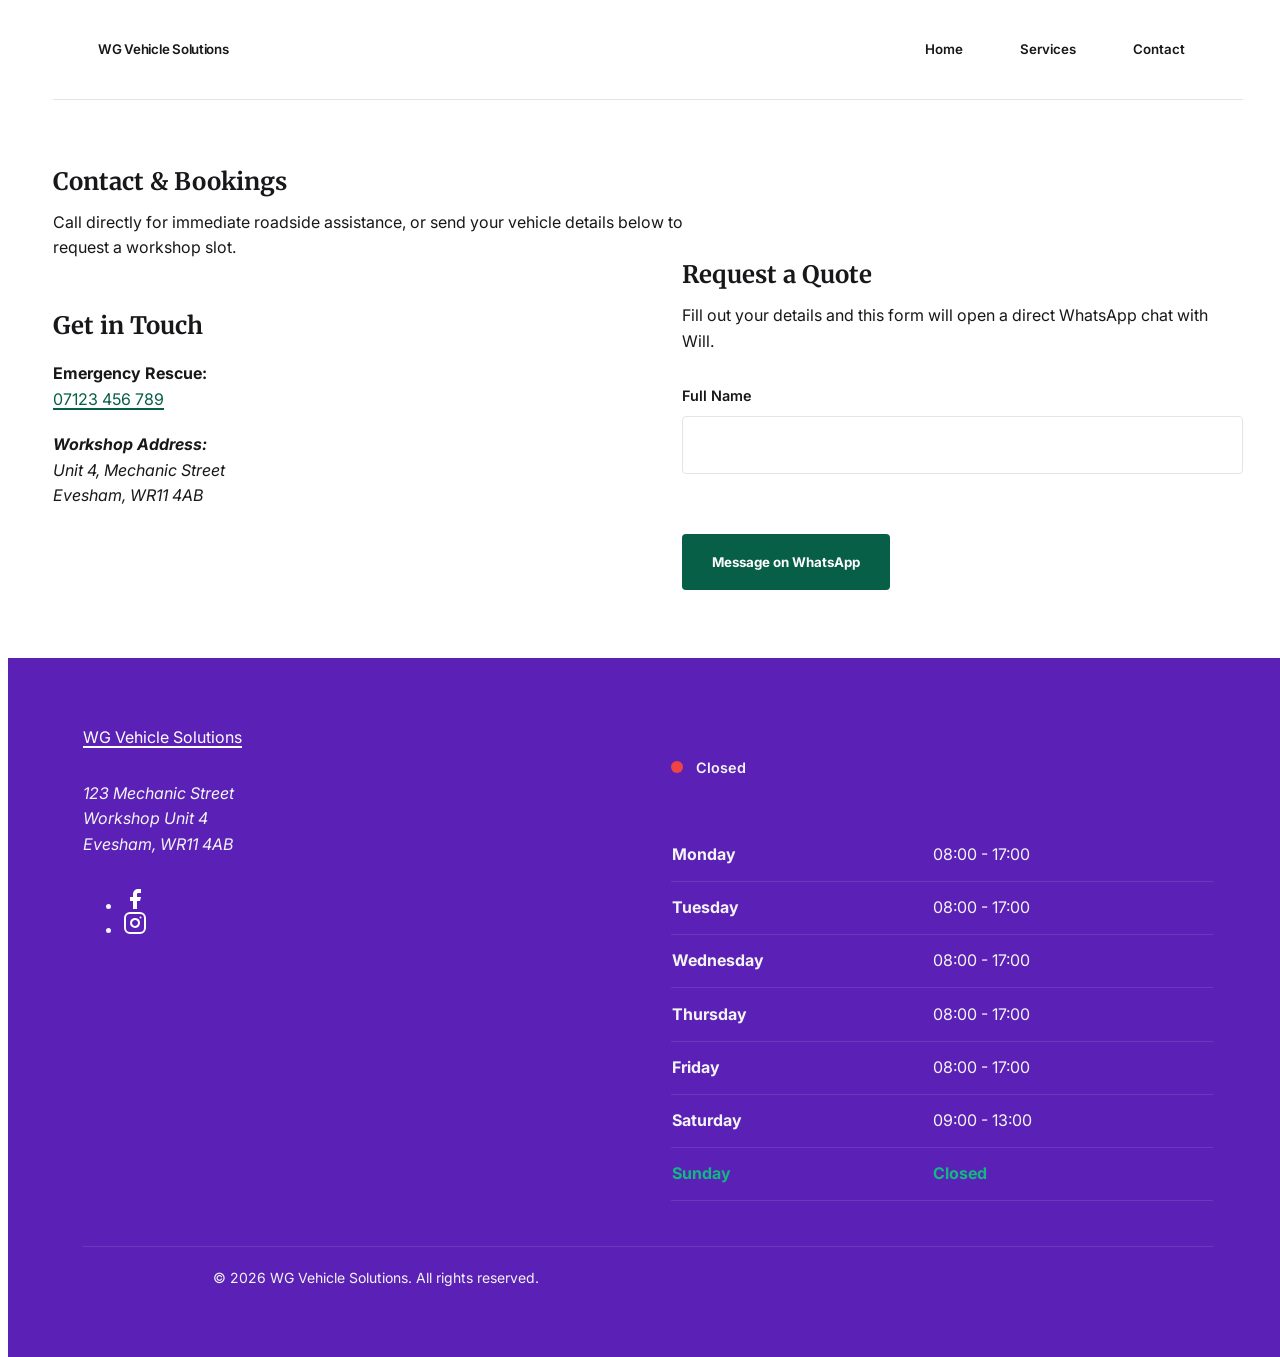
==== commit 1bee190f: "layout(style): final refactor of html markup custom tags and harmonic spacing ratios. Wrap sections " ====
--- a/contact.html
+++ b/contact.html
@@ -114,10 +114,7 @@
             <l-stack class="contact-info">
               <h2>Get in Touch</h2>
 
-              <l-stack
-                class="contact-methods"
-                style="--stack-gap: var(--s0)"
-              >
+              <l-stack class="contact-methods" style="--stack-gap: var(--s0)">
                 <p>
                   <strong>Emergency Rescue:</strong><br />
                   <a href="tel:+447123456789" class="text-link"
@@ -166,116 +163,123 @@
     </main>
 
     <footer class="global-footer">
-      </l-container>
-      <l-grid>
-        <l-stack class="footer-brand-info">
-          <a
-            href="index.html"
-            class="footer-logo"
-            aria-label="WG Vehicle Solutions Home"
-            >WG Vehicle Solutions</a
-          >
-          <address class="footer-address">
-            123 Mechanic Street<br />
-            Workshop Unit 4<br />
-            Evesham, WR11 4AB
-          </address>
-          <ul
-            role="list"
-            class="social-links l-cluster"
-            aria-label="Social Media"
-          >
-            <li>
-              <a
-                href="#"
-                aria-label="Facebook"
-                rel="noopener noreferrer"
-                target="_blank"
-              >
-                <svg
-                  width="24"
-                  height="24"
-                  viewBox="0 0 24 24"
-                  fill="currentColor"
-                  aria-hidden="true"
-                  focusable="false"
+      <l-container>
+        <l-grid>
+          <l-stack class="footer-brand-info">
+            <a
+              href="index.html"
+              class="footer-logo"
+              aria-label="WG Vehicle Solutions Home"
+              >WG Vehicle Solutions</a
+            >
+            <address class="footer-address">
+              123 Mechanic Street<br />
+              Workshop Unit 4<br />
+              Evesham, WR11 4AB
+            </address>
+            <ul
+              role="list"
+              class="social-links l-cluster"
+              aria-label="Social Media"
+            >
+              <li>
+                <a
+                  href="#"
+                  aria-label="Facebook"
+                  rel="noopener noreferrer"
+                  target="_blank"
                 >
-                  <path
-                    d="M18 2h-3a5 5 0 0 0-5 5v3H7v4h3v8h4v-8h3l1-4h-4V7a1 1 0 0 1 1-1h3z"
-                  ></path>
-                </svg>
-              </a>
-            </li>
-            <li>
-              <a
-                href="#"
-                aria-label="Instagram"
-                rel="noopener noreferrer"
-                target="_blank"
-              >
-                <svg
-                  width="24"
-                  height="24"
-                  viewBox="0 0 24 24"
-                  fill="none"
-                  stroke="currentColor"
-                  stroke-width="2"
-                  stroke-linecap="round"
-                  stroke-linejoin="round"
-                  aria-hidden="true"
-                  focusable="false"
+                  <svg
+                    width="24"
+                    height="24"
+                    viewBox="0 0 24 24"
+                    fill="currentColor"
+                    aria-hidden="true"
+                    focusable="false"
+                  >
+                    <path
+                      d="M18 2h-3a5 5 0 0 0-5 5v3H7v4h3v8h4v-8h3l1-4h-4V7a1 1 0 0 1 1-1h3z"
+                    ></path>
+                  </svg>
+                </a>
+              </li>
+              <li>
+                <a
+                  href="#"
+                  aria-label="Instagram"
+                  rel="noopener noreferrer"
+                  target="_blank"
                 >
-                  <rect x="2" y="2" width="20" height="20" rx="5" ry="5"></rect>
-                  <path
-                    d="M16 11.37A4 4 0 1 1 12.63 8 4 4 0 0 1 16 11.37z"
-                  ></path>
-                  <line x1="17.5" y1="6.5" x2="17.51" y2="6.5"></line>
-                </svg>
-              </a>
-            </li>
-          </ul>
-        </l-stack>
-
-        <l-stack class="footer-hours">
-          <h2 class="sr-only">Opening Hours</h2>
-          <div id="live-status-container" aria-live="polite"></div>
-          <table class="hours-table">
-            <tbody>
-              <tr data-day="1">
-                <th scope="row">Monday</th>
-                <td>08:00 - 17:00</td>
-              </tr>
-              <tr data-day="2">
-                <th scope="row">Tuesday</th>
-                <td>08:00 - 17:00</td>
-              </tr>
-              <tr data-day="3">
-                <th scope="row">Wednesday</th>
-                <td>08:00 - 17:00</td>
-              </tr>
-              <tr data-day="4">
-                <th scope="row">Thursday</th>
-                <td>08:00 - 17:00</td>
-              </tr>
-              <tr data-day="5">
-                <th scope="row">Friday</th>
-                <td>08:00 - 17:00</td>
-              </tr>
-              <tr data-day="6">
-                <th scope="row">Saturday</th>
-                <td>09:00 - 13:00</td>
-              </tr>
-              <tr data-day="0">
-                <th scope="row">Sunday</th>
-                <td>Closed</td>
-              </tr>
-            </tbody>
-          </table>
-        </l-stack>
-      </l-grid>
-      <div class="footer-copyright">
-        <p>&copy; 2026 WG Vehicle Solutions. All rights reserved.</p>
-      </div>
+                  <svg
+                    width="24"
+                    height="24"
+                    viewBox="0 0 24 24"
+                    fill="none"
+                    stroke="currentColor"
+                    stroke-width="2"
+                    stroke-linecap="round"
+                    stroke-linejoin="round"
+                    aria-hidden="true"
+                    focusable="false"
+                  >
+                    <rect
+                      x="2"
+                      y="2"
+                      width="20"
+                      height="20"
+                      rx="5"
+                      ry="5"
+                    ></rect>
+                    <path
+                      d="M16 11.37A4 4 0 1 1 12.63 8 4 4 0 0 1 16 11.37z"
+                    ></path>
+                    <line x1="17.5" y1="6.5" x2="17.51" y2="6.5"></line>
+                  </svg>
+                </a>
+              </li>
+            </ul>
+          </l-stack>
+
+          <l-stack class="footer-hours">
+            <h2 class="sr-only">Opening Hours</h2>
+            <div id="live-status-container" aria-live="polite"></div>
+            <table class="hours-table">
+              <tbody>
+                <tr data-day="1">
+                  <th scope="row">Monday</th>
+                  <td>08:00 - 17:00</td>
+                </tr>
+                <tr data-day="2">
+                  <th scope="row">Tuesday</th>
+                  <td>08:00 - 17:00</td>
+                </tr>
+                <tr data-day="3">
+                  <th scope="row">Wednesday</th>
+                  <td>08:00 - 17:00</td>
+                </tr>
+                <tr data-day="4">
+                  <th scope="row">Thursday</th>
+                  <td>08:00 - 17:00</td>
+                </tr>
+                <tr data-day="5">
+                  <th scope="row">Friday</th>
+                  <td>08:00 - 17:00</td>
+                </tr>
+                <tr data-day="6">
+                  <th scope="row">Saturday</th>
+                  <td>09:00 - 13:00</td>
+                </tr>
+                <tr data-day="0">
+                  <th scope="row">Sunday</th>
+                  <td>Closed</td>
+                </tr>
+              </tbody>
+            </table>
+          </l-stack>
+        </l-grid>
+        <div class="footer-copyright">
+          <p>&copy; 2026 WG Vehicle Solutions. All rights reserved.</p>
+        </div>
       </l-container>
     </footer>
   </body>
--- a/assets/css/00-harmonics.css
+++ b/assets/css/00-harmonics.css
@@ -97,3 +97,9 @@
 a:focus {
   color: var(--color-action-hover);
 }
+
+/* --- Global Layout Boundaries --- */
+main {
+  /* Provides top and bottom breathing room for the page content */
+  padding-block: var(--s3);
+}
--- a/assets/css/01-primitives.css
+++ b/assets/css/01-primitives.css
@@ -5,7 +5,6 @@
 /* --- The Container (The Bounding Box) --- */
 l-container {
   display: block; /* CRITICAL: Forces custom tag to respect width and margins */
-  max-inline-size: var(--container-max, 1200px);
   margin-inline: auto;
   padding-inline: var(--container-padding, var(--s2));
 }
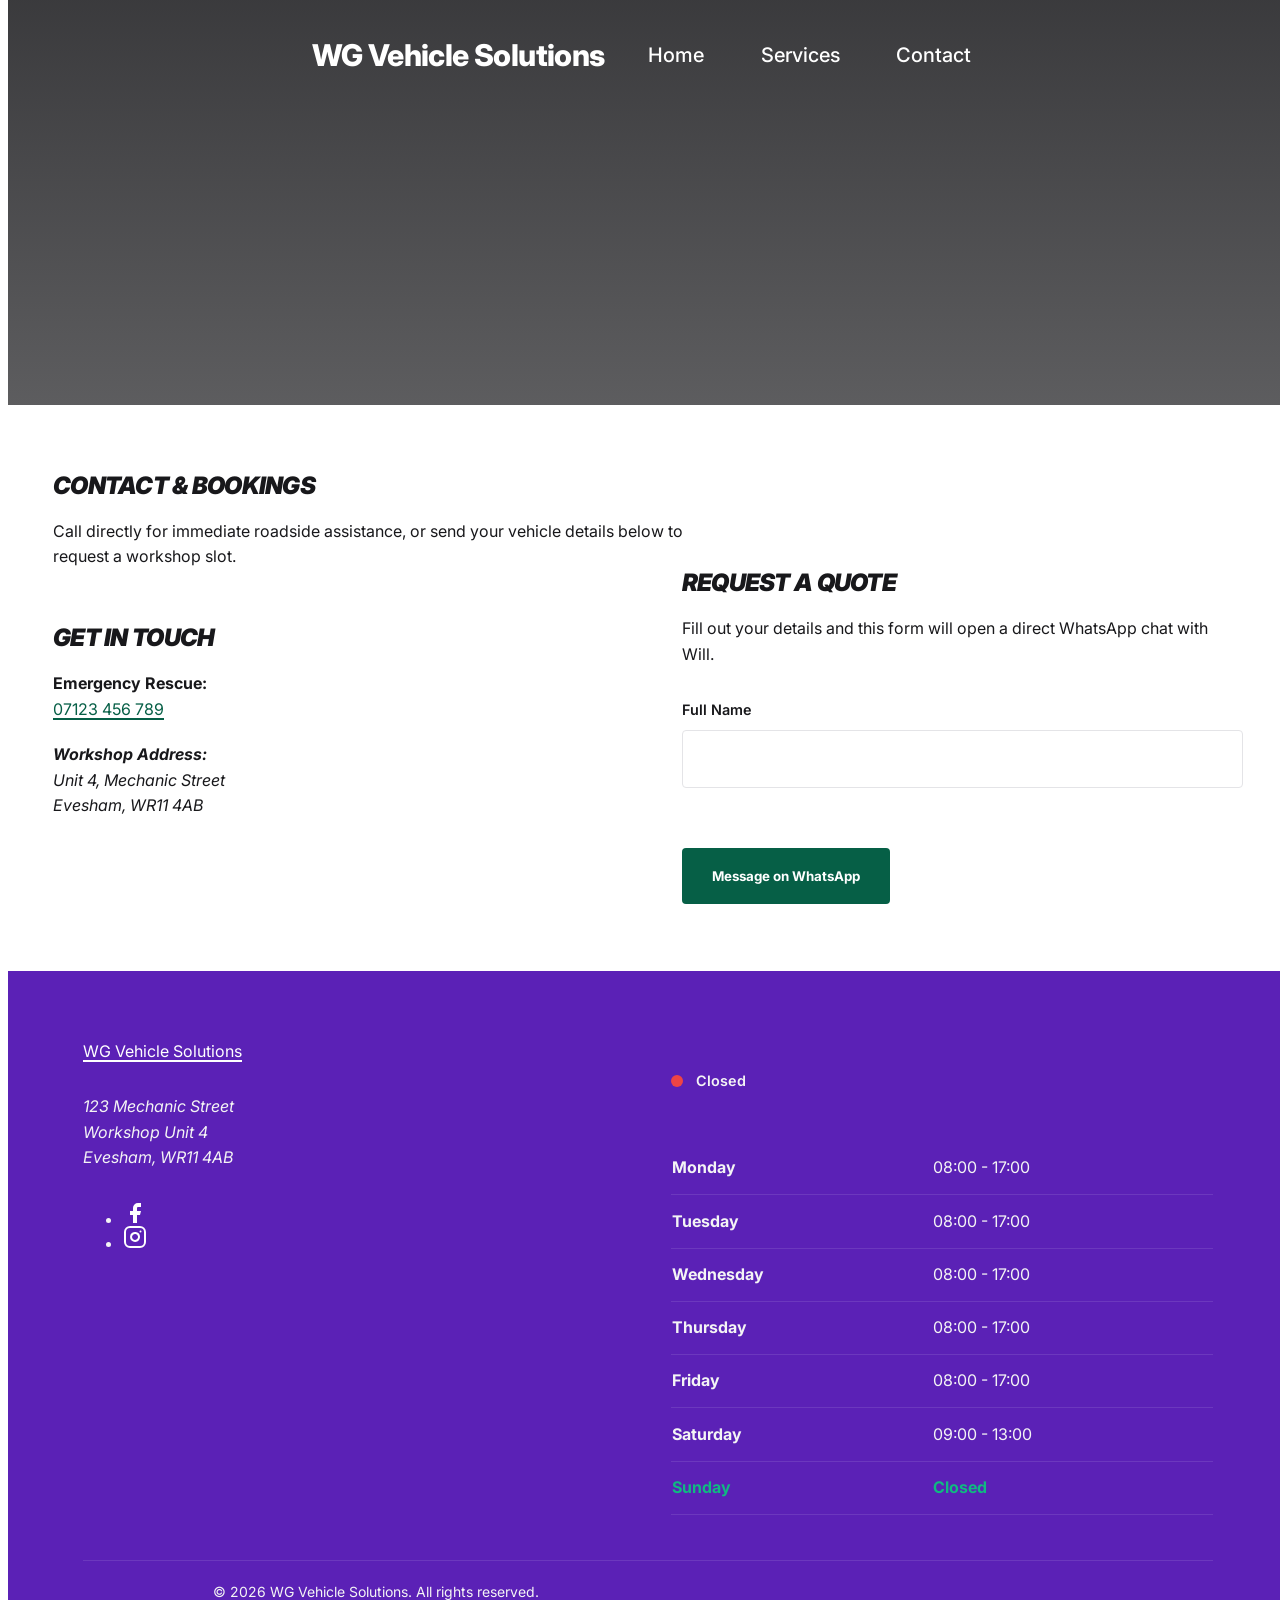
==== commit 517770dc: "ui: nav and hero refactor, stripping away unneccesary styling rules" ====
--- a/contact.html
+++ b/contact.html
@@ -46,19 +46,16 @@
       >Skip to main content</a
     >
 
-    <header class="c-site-header">
+    <header class="c-site-header" role="region" aria-labelledby="page-heading">
       <l-container>
         <nav class="c-navbar" aria-label="Primary Navigation">
           <l-cluster class="u-flex-between">
-            <a
-              href="index.html"
-              class="c-navbar__brand"
-              aria-label="WG Vehicle Solutions Home"
+            <a href="index.html" class="c-navbar__brand"
+              >WG Vehicle Solutions</a
             >
-              WG Vehicle Solutions
-            </a>
+
             <button
-              class="c-navbar__toggle u-anim-lift"
+              class="c-navbar__toggle"
               data-ll-toggle="collapse"
               aria-expanded="false"
               aria-controls="primary-nav"
@@ -80,6 +77,7 @@
                 <line x1="3" y1="18" x2="21" y2="18"></line>
               </svg>
             </button>
+
             <div class="c-navbar__menu" id="primary-nav">
               <l-cluster>
                 <a href="index.html" class="c-navbar__link">Home</a>
@@ -177,11 +175,7 @@
               Workshop Unit 4<br />
               Evesham, WR11 4AB
             </address>
-            <ul
-              role="list"
-              class="social-links l-cluster"
-              aria-label="Social Media"
-            >
+            <ul class="social-links l-cluster" aria-label="Social Media">
               <li>
                 <a
                   href="#"
--- a/assets/css/00-harmonics.css
+++ b/assets/css/00-harmonics.css
@@ -7,7 +7,7 @@
 :root {
   /* Typography Pairing */
   --font-family-ui: "Inter", system-ui, sans-serif;
-  --font-family-heading: "Merriweather", "Georgia", serif;
+  --font-family-heading: "Inter", system-ui, sans-serif;
 
   /* Semantic Colour Tokens */
   --color-malachite-vibrant: #10b981;
@@ -34,6 +34,10 @@
   --s1: calc(var(--s0) * var(--scale-ratio));
   --s2: calc(var(--s1) * var(--scale-ratio));
   --s3: calc(var(--s2) * var(--scale-ratio));
+  --s4: calc(var(--s3) * var(--scale-ratio));
+  --s5: calc(var(--s4) * var(--scale-ratio));
+  --s6: calc(var(--s5) * var(--scale-ratio));
+  --s7: calc(var(--s6) * var(--scale-ratio));
 
   /* The Contracting Scale */
   --s-1: calc(var(--s0) / var(--scale-ratio));
@@ -68,8 +72,12 @@
 h5,
 h6 {
   font-family: var(--font-family-heading);
-  line-height: 1.2;
-  margin-block-end: var(--space-s);
+  font-weight: 900; /* Maximum thickness */
+  font-style: italic; /* The "Speed" slant */
+  text-transform: uppercase; /* Aggressive, no-nonsense tone */
+  letter-spacing: -0.03em; /* Pulls the letters tighter together for aggression */
+  line-height: 1.1;
+  margin-block-end: var(--s0);
   color: var(--color-text-base);
 }
 
--- a/assets/css/03-organisms.css
+++ b/assets/css/03-organisms.css
@@ -2,29 +2,46 @@
    03-ORGANISMS: NAVBAR, CARDS & FOOTER
    ========================================================================== */
 
-.c-site-header nav a {
-  font-weight: 600;
-  font-size: var(--s-1);
-}
 /* Navigation */
 .c-navbar {
+  /* 1. Define Local Component Tokens (Defaults) */
+  --nav-bg: var(--color-surface-base);
+  --nav-border: var(--color-border-subtle);
+  --nav-text: var(--color-text-base);
+  --nav-link: var(--color-text-muted);
+  --nav-toggle: var(--color-text-base);
+
   --navbar-threshold: 45rem;
   --navbar-padding: var(--s1) var(--s2);
+
+  /* 2. Apply Local Tokens */
   padding: var(--navbar-padding);
-  background-color: var(--color-surface-base);
-  border-bottom: 1px solid var(--color-border-subtle);
+  background-color: var(--nav-bg);
+  border-bottom: 1px solid var(--nav-border);
   position: relative;
   z-index: 50;
 }
+
+/* --- THE INTRINSIC OVERRIDE --- */
+/* When navbar sits inside the hero cover, it automatically inverts its tokens */
+.c-hero-cover .c-navbar {
+  --nav-bg: transparent;
+  --nav-border: transparent;
+  --nav-text: var(--color-surface-base);
+  --nav-link: var(--color-surface-base);
+  --nav-toggle: var(--color-surface-base);
+}
+
 .c-navbar__brand {
   font-weight: 800;
   font-size: var(--s1);
-  color: var(--color-text-base);
+  color: var(--nav-text); /* Uses local token */
   text-decoration: none;
   letter-spacing: -0.02em;
 }
+
 .c-navbar__link {
-  color: var(--color-text-muted);
+  color: var(--nav-link); /* Uses local token */
   text-decoration: none;
   font-weight: 500;
   font-size: var(--s0);
@@ -37,34 +54,98 @@
     color 0.2s ease,
     background-color 0.2s ease;
 }
-.c-navbar__link:hover,
-.c-navbar__link:focus {
-  color: var(--color-text-base);
-  background-color: var(--color-surface-sunken);
-}
+
+/* --- Global Site Header (The Default Component) --- */
+.c-site-header {
+  position: relative;
+  background-image:
+    linear-gradient(rgba(24, 24, 27, 0.85), rgba(24, 24, 27, 0.7)),
+    url("../images/raw/hero-mechanic-fallback.jpg");
+  background-size: cover;
+  background-position: center;
+  background-repeat: no-repeat;
+
+  /* Default subpage layout */
+  min-height: 45vh;
+  padding-block-end: var(--s3);
+  display: flex;
+  flex-direction: column;
+}
+
+/* --- Modifier for the Homepage --- */
+.c-site-header--large {
+  min-height: 80vh;
+}
+
+/* Centers the text block vertically inside the header */
+.c-site-header > l-container:nth-of-type(2) {
+  flex-grow: 1;
+  display: flex;
+  align-items: center;
+}
+
+/* Force light text inside the dark header */
+.c-site-header h1,
+.c-site-header p.hero-lead {
+  color: var(--color-surface-base);
+}
+
+/* Constrain the text width */
+.hero-content-wrapper {
+  max-inline-size: 60ch;
+  margin-inline: auto;
+  text-align: center;
+  padding-block-start: var(--s0);
+}
+
+/* Tighten the heading logic */
+.hero-heading {
+  font-size: var(--s3);
+  line-height: 1.1;
+}
+
+/* --- Navigation --- */
+.c-navbar {
+  /* 1. Define Local Component Tokens (Defaults) */
+  --nav-bg: var(--color-surface-base);
+  --nav-border: var(--color-border-subtle);
+  --nav-text: var(--color-text-base);
+  --nav-link: var(--color-text-muted);
+  --nav-toggle: var(--color-text-base);
+
+  --navbar-threshold: 45rem;
+  --navbar-padding: var(--s1) var(--s2);
+
+  padding: var(--navbar-padding);
+  background-color: var(--nav-bg);
+  border-bottom: 1px solid var(--nav-border);
+  position: relative;
+  z-index: 50;
+}
+
+/* THE INTRINSIC OVERRIDE: 
+   Because the navbar now ALWAYS lives inside the dark .c-site-header, 
+   it will safely invert its tokens globally. */
+.c-site-header .c-navbar {
+  --nav-bg: transparent;
+  --nav-border: transparent;
+  --nav-text: var(--color-surface-base);
+  --nav-link: var(--color-surface-base);
+  --nav-toggle: var(--color-surface-base);
+}
+
+.c-site-header .c-navbar__link:hover,
+.c-site-header .c-navbar__link:focus {
+  background-color: rgba(255, 255, 255, 0.1);
+}
+
 @media (max-width: 44.99rem) {
-  .c-navbar__menu {
-    display: none;
-    flex-basis: 100%;
-    padding-block-start: var(--s1);
-  }
-  .c-navbar__menu.is-open {
-    display: block;
-    animation: fadeIn var(--dur-fast) var(--spring-smooth);
-  }
-  .c-navbar__menu l-cluster {
-    flex-direction: column;
-    align-items: flex-start;
-  }
+  /* ... keep your existing mobile menu CSS ... */
+
   .c-navbar__toggle {
     display: inline-flex;
-    align-items: center;
-    justify-content: center;
-    background: transparent;
-    border: none;
-    color: var(--color-text-base);
-    cursor: pointer;
-    padding: var(--s-2);
+    /* ... */
+    color: var(--nav-toggle); /* Uses local token */
   }
 }
 @media (min-width: 45rem) {
@@ -146,79 +227,6 @@
   text-align: center;
 }
 
-/* --- Review Marquee Organism --- */
-
-.review-marquee-wrapper {
-  overflow: hidden;
-  width: 100%;
-  padding-block: var(--s2);
-  /* A CSS mask creates a subtle fade at the edges of the screen */
-  mask-image: linear-gradient(
-    to right,
-    transparent,
-    black 10%,
-    black 90%,
-    transparent
-  );
-  -webkit-mask-image: linear-gradient(
-    to right,
-    transparent,
-    black 10%,
-    black 90%,
-    transparent
-  );
-}
-
-.review-track {
-  display: flex;
-  gap: var(--s2);
-  width: max-content;
-  /* Adjust the 30s to make it scroll faster or slower */
-  animation: scroll-marquee 30s linear infinite;
-}
-
-/* Accessibility: Stop moving when the user is trying to read */
-.review-marquee-wrapper:hover .review-track,
-.review-marquee-wrapper:focus-within .review-track {
-  animation-play-state: paused;
-}
-
-.review-card {
-  width: 350px; /* Fixed width prevents shrinking in the flex container */
-  flex-shrink: 0;
-  background-color: var(--color-surface-sunken);
-  padding: var(--s2);
-  border-radius: 8px;
-  border: 1px solid var(--color-border-subtle);
-  display: flex;
-  flex-direction: column;
-  justify-content: space-between;
-}
-
-.review-card blockquote {
-  font-style: italic;
-  margin-block-end: var(--s1);
-}
-
-.review-meta {
-  display: block;
-  font-size: 0.85rem;
-  color: var(--color-action-primary);
-  font-weight: 600;
-  margin-top: var(--s-2);
-}
-
-/* The Infinite Loop Engine */
-@keyframes scroll-marquee {
-  0% {
-    transform: translateX(0);
-  }
-  100% {
-    /* Shifts exactly half the total width + half the gap to seamlessly loop */
-    transform: translateX(calc(-50% - (var(--s2) / 2)));
-  }
-}
-
 /* --- Live Operational Status for Opening Times --- */
 .operational-status {
   display: inline-flex;
--- a/assets/css/04-animations.css
+++ b/assets/css/04-animations.css
@@ -0,0 +1,95 @@
+/* --- [T5-02] The Lift & Scale --- */
+.u-anim-lift {
+  transition:
+    transform var(--dur-base) var(--spring-snappy),
+    box-shadow var(--dur-base) var(--spring-snappy);
+  will-change: transform;
+}
+.u-anim-lift:hover {
+  transform: translateY(calc(var(--s-2) * -1)) scale(1.02);
+}
+
+/* --- [T5-03] Global Reduced Motion --- */
+@media (prefers-reduced-motion: reduce) {
+  *,
+  *::before,
+  *::after {
+    animation-duration: 0.01ms !important;
+    animation-iteration-count: 1 !important;
+    transition-duration: 0.01ms !important;
+    scroll-behavior: auto !important;
+  }
+}
+
+/* --- Marquee Feature --- */
+
+.review-marquee-wrapper {
+  overflow: hidden;
+  width: 100%;
+  padding-block: var(--s2);
+  /* A CSS mask creates a subtle fade at the edges of the screen */
+  mask-image: linear-gradient(
+    to right,
+    transparent,
+    black 10%,
+    black 90%,
+    transparent
+  );
+  -webkit-mask-image: linear-gradient(
+    to right,
+    transparent,
+    black 10%,
+    black 90%,
+    transparent
+  );
+}
+
+.review-track {
+  display: flex;
+  gap: var(--s2);
+  width: max-content;
+  /* Adjust the 30s to make it scroll faster or slower */
+  animation: scroll-marquee 30s linear infinite;
+}
+
+/* Accessibility: Stop moving when the user is trying to read */
+.review-marquee-wrapper:hover .review-track,
+.review-marquee-wrapper:focus-within .review-track {
+  animation-play-state: paused;
+}
+
+.review-card {
+  width: 350px; /* Fixed width prevents shrinking in the flex container */
+  flex-shrink: 0;
+  background-color: var(--color-surface-sunken);
+  padding: var(--s2);
+  border-radius: 8px;
+  border: 1px solid var(--color-border-subtle);
+  display: flex;
+  flex-direction: column;
+  justify-content: space-between;
+}
+
+.review-card blockquote {
+  font-style: italic;
+  margin-block-end: var(--s1);
+}
+
+.review-meta {
+  display: block;
+  font-size: 0.85rem;
+  color: var(--color-action-primary);
+  font-weight: 600;
+  margin-top: var(--s-2);
+}
+
+/* The Infinite Loop Engine */
+@keyframes scroll-marquee {
+  0% {
+    transform: translateX(0);
+  }
+  100% {
+    /* Shifts exactly half the total width + half the gap to seamlessly loop */
+    transform: translateX(calc(-50% - (var(--s2) / 2)));
+  }
+}
--- a/assets/css/05-utilities.css
+++ b/assets/css/05-utilities.css
@@ -51,3 +51,23 @@
   justify-content: center !important;
   align-items: center !important;
 }
+
+/* --- Background Utilities --- */
+.u-bg-transparent {
+  background-color: transparent !important;
+  border-bottom: none !important;
+}
+
+/* --- Color Utilities --- */
+.u-text-light {
+  color: var(--color-surface-base) !important;
+}
+
+.u-border-light {
+  border-color: var(--color-surface-base) !important;
+}
+
+.u-border-light:hover {
+  background-color: var(--color-surface-base) !important;
+  color: var(--color-text-base) !important;
+}
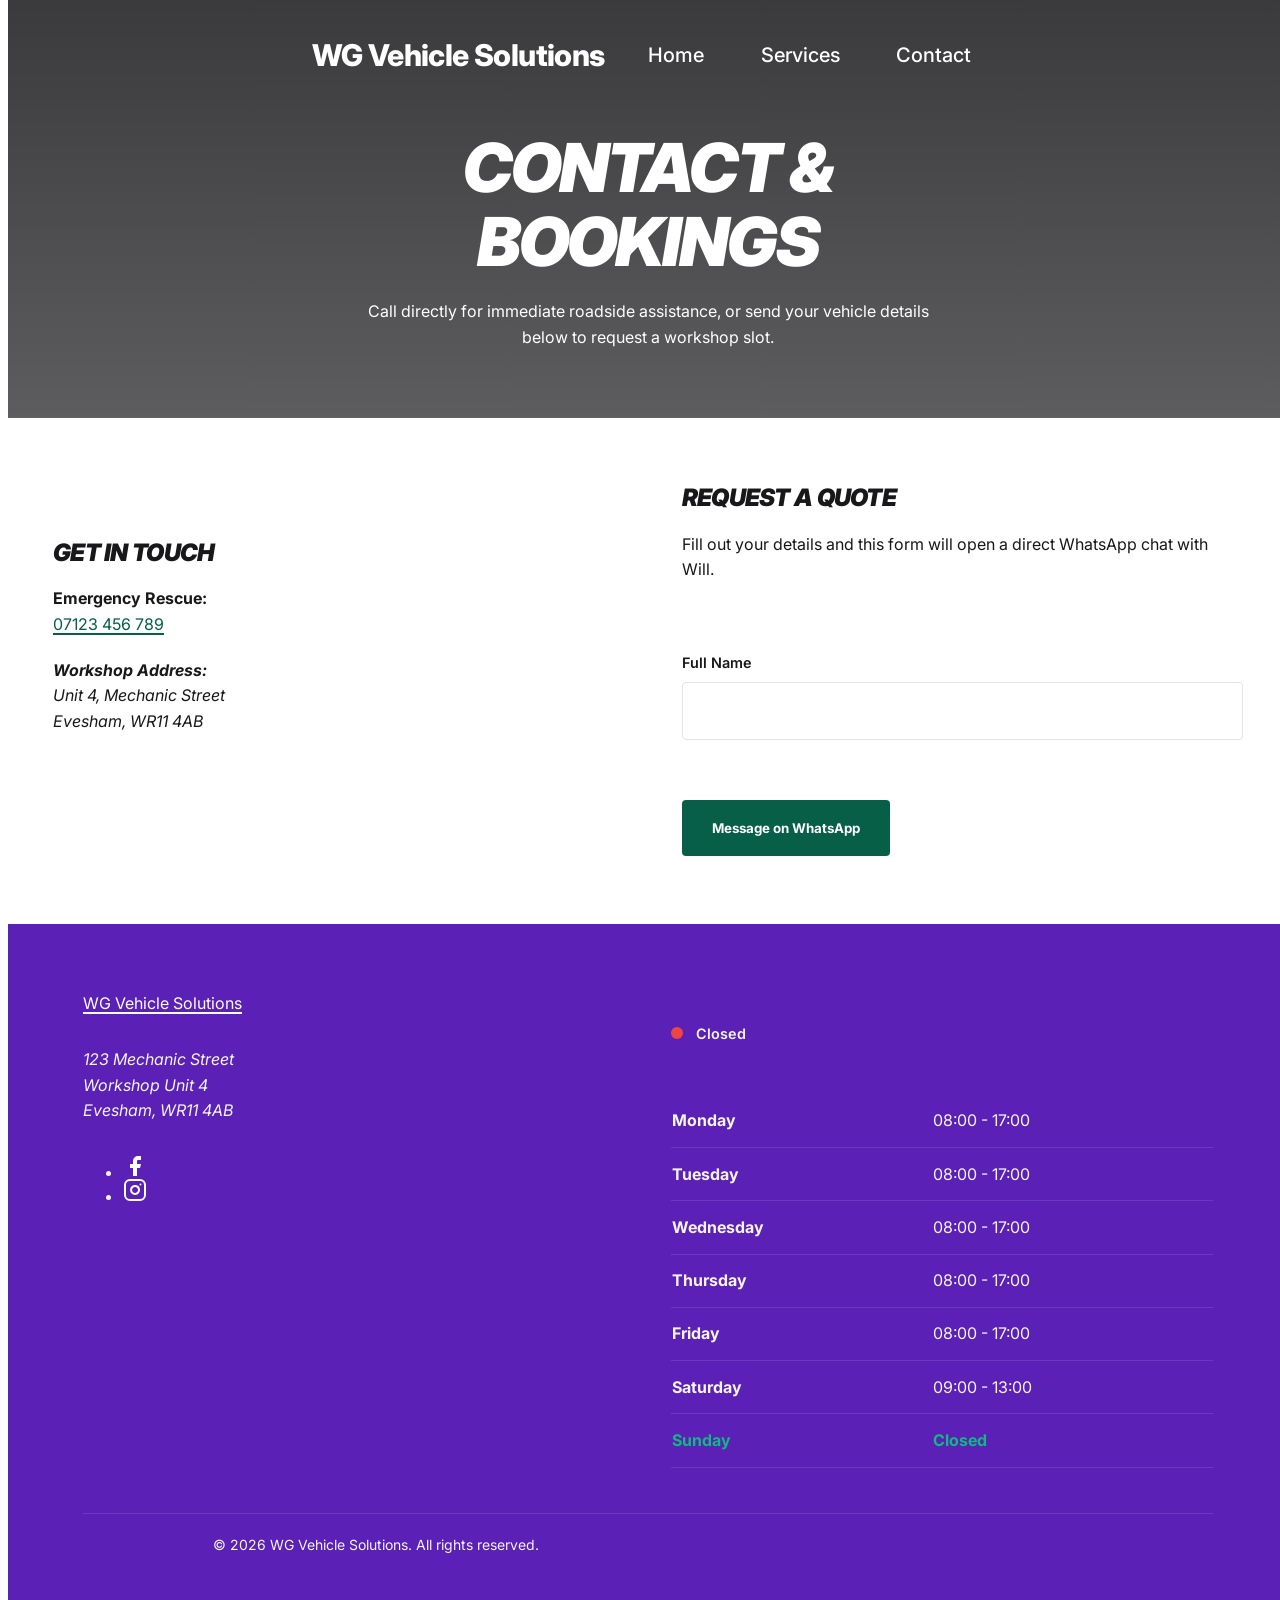
==== commit e379939a: "refactor(layout): unify site header component across all pages feat(faq): implement fAQ section in s" ====
--- a/contact.html
+++ b/contact.html
@@ -3,7 +3,6 @@
   <head>
     <meta charset="UTF-8" />
     <meta name="viewport" content="width=device-width, initial-scale=1.0" />
-
     <meta
       name="description"
       content="Contact WG Vehicle Solutions in Evesham. Call for immediate roadside rescue or book a workshop slot directly via WhatsApp."
@@ -35,7 +34,6 @@
     <link rel="stylesheet" href="assets/css/03-organisms.css" />
     <link rel="stylesheet" href="assets/css/04-animations.css" />
     <link rel="stylesheet" href="assets/css/05-utilities.css" />
-
     <script src="assets/js/core.js" defer></script>
   </head>
   <body>
@@ -46,16 +44,18 @@
       >Skip to main content</a
     >
 
-    <header class="c-site-header" role="region" aria-labelledby="page-heading">
+    <header class="c-site-header" aria-labelledby="contact-heading">
       <l-container>
         <nav class="c-navbar" aria-label="Primary Navigation">
           <l-cluster class="u-flex-between">
-            <a href="index.html" class="c-navbar__brand"
+            <a
+              href="index.html"
+              class="c-navbar__brand"
+              aria-label="WG Vehicle Solutions Home"
               >WG Vehicle Solutions</a
             >
-
             <button
-              class="c-navbar__toggle"
+              class="c-navbar__toggle u-anim-lift"
               data-ll-toggle="collapse"
               aria-expanded="false"
               aria-controls="primary-nav"
@@ -77,7 +77,6 @@
                 <line x1="3" y1="18" x2="21" y2="18"></line>
               </svg>
             </button>
-
             <div class="c-navbar__menu" id="primary-nav">
               <l-cluster>
                 <a href="index.html" class="c-navbar__link">Home</a>
@@ -93,25 +92,28 @@
           </l-cluster>
         </nav>
       </l-container>
+
+      <l-container>
+        <div class="hero-content-wrapper">
+          <l-stack style="--stack-gap: var(--s0)">
+            <h1 id="contact-heading" class="hero-heading">
+              Contact & Bookings
+            </h1>
+            <p class="hero-lead">
+              Call directly for immediate roadside assistance, or send your
+              vehicle details below to request a workshop slot.
+            </p>
+          </l-stack>
+        </div>
+      </l-container>
     </header>
 
     <main id="main-content">
       <l-container>
-        <section class="contact-section" aria-labelledby="contact-heading">
-          <header class="section-header">
-            <l-stack style="--stack-gap: var(--s-1)">
-              <h1 id="contact-heading">Contact & Bookings</h1>
-              <p>
-                Call directly for immediate roadside assistance, or send your
-                vehicle details below to request a workshop slot.
-              </p>
-            </l-stack>
-          </header>
-
+        <l-stack style="--stack-gap: var(--s3)">
           <l-split class="contact-wrapper">
             <l-stack class="contact-info">
               <h2>Get in Touch</h2>
-
               <l-stack class="contact-methods" style="--stack-gap: var(--s0)">
                 <p>
                   <strong>Emergency Rescue:</strong><br />
@@ -125,7 +127,6 @@
                   Evesham, WR11 4AB
                 </address>
               </l-stack>
-
               <div class="map-container"></div>
             </l-stack>
 
@@ -137,9 +138,8 @@
                   WhatsApp chat with Will.
                 </p>
               </l-stack>
-
               <form id="whatsapp-booking-form" class="booking-form">
-                <l-stack style="--stack-gap: var(--space-m)">
+                <l-stack style="--stack-gap: var(--s1)">
                   <div class="form-group">
                     <label for="customer-name">Full Name</label>
                     <input
@@ -156,7 +156,7 @@
               </form>
             </l-stack>
           </l-split>
-        </section>
+        </l-stack>
       </l-container>
     </main>
 
--- a/assets/css/03-organisms.css
+++ b/assets/css/03-organisms.css
@@ -264,3 +264,65 @@
   color: var(--color-malachite-vibrant);
   font-weight: 700;
 }
+
+/* --- FAQ Accordion Organism --- */
+.c-faq-accordion {
+  /* Local Component Tokens */
+  --faq-bg: var(--color-surface-sunken);
+  --faq-border: var(--color-border-subtle);
+  --faq-radius: 8px;
+}
+
+.c-faq-item {
+  background-color: var(--faq-bg);
+  border: 1px solid var(--faq-border);
+  border-radius: var(--faq-radius);
+  overflow: hidden; /* Traps the content so the borders stay neat */
+  transition: background-color 0.2s ease;
+}
+
+.c-faq-summary {
+  display: flex;
+  justify-content: space-between;
+  align-items: center;
+  padding: var(--s1) var(--s2);
+  cursor: pointer;
+  font-weight: 700;
+  color: var(--color-text-base);
+
+  /* Nuke the default browser triangle */
+  list-style: none;
+}
+
+/* WebKit-specific kill switch for the default triangle */
+.c-faq-summary::-webkit-details-marker {
+  display: none;
+}
+
+.c-faq-summary:hover,
+.c-faq-summary:focus-visible {
+  background-color: rgba(0, 0, 0, 0.03); /* Subtle intrinsic hover state */
+}
+
+/* The custom icon */
+.faq-icon {
+  color: var(--color-action-primary);
+  flex-shrink: 0;
+  transition: transform 0.3s ease;
+}
+
+/* The Intrinsic Hook: Rotate the chevron when the browser opens the tag */
+.c-faq-item[open] .faq-icon {
+  transform: rotate(180deg);
+}
+
+/* The expanding content */
+.c-faq-content {
+  padding: 0 var(--s2) var(--s1) var(--s2);
+  color: var(--color-text-muted);
+}
+
+/* Tighten the space between the question and the answer when open */
+.c-faq-item[open] .c-faq-summary {
+  padding-block-end: var(--s0);
+}
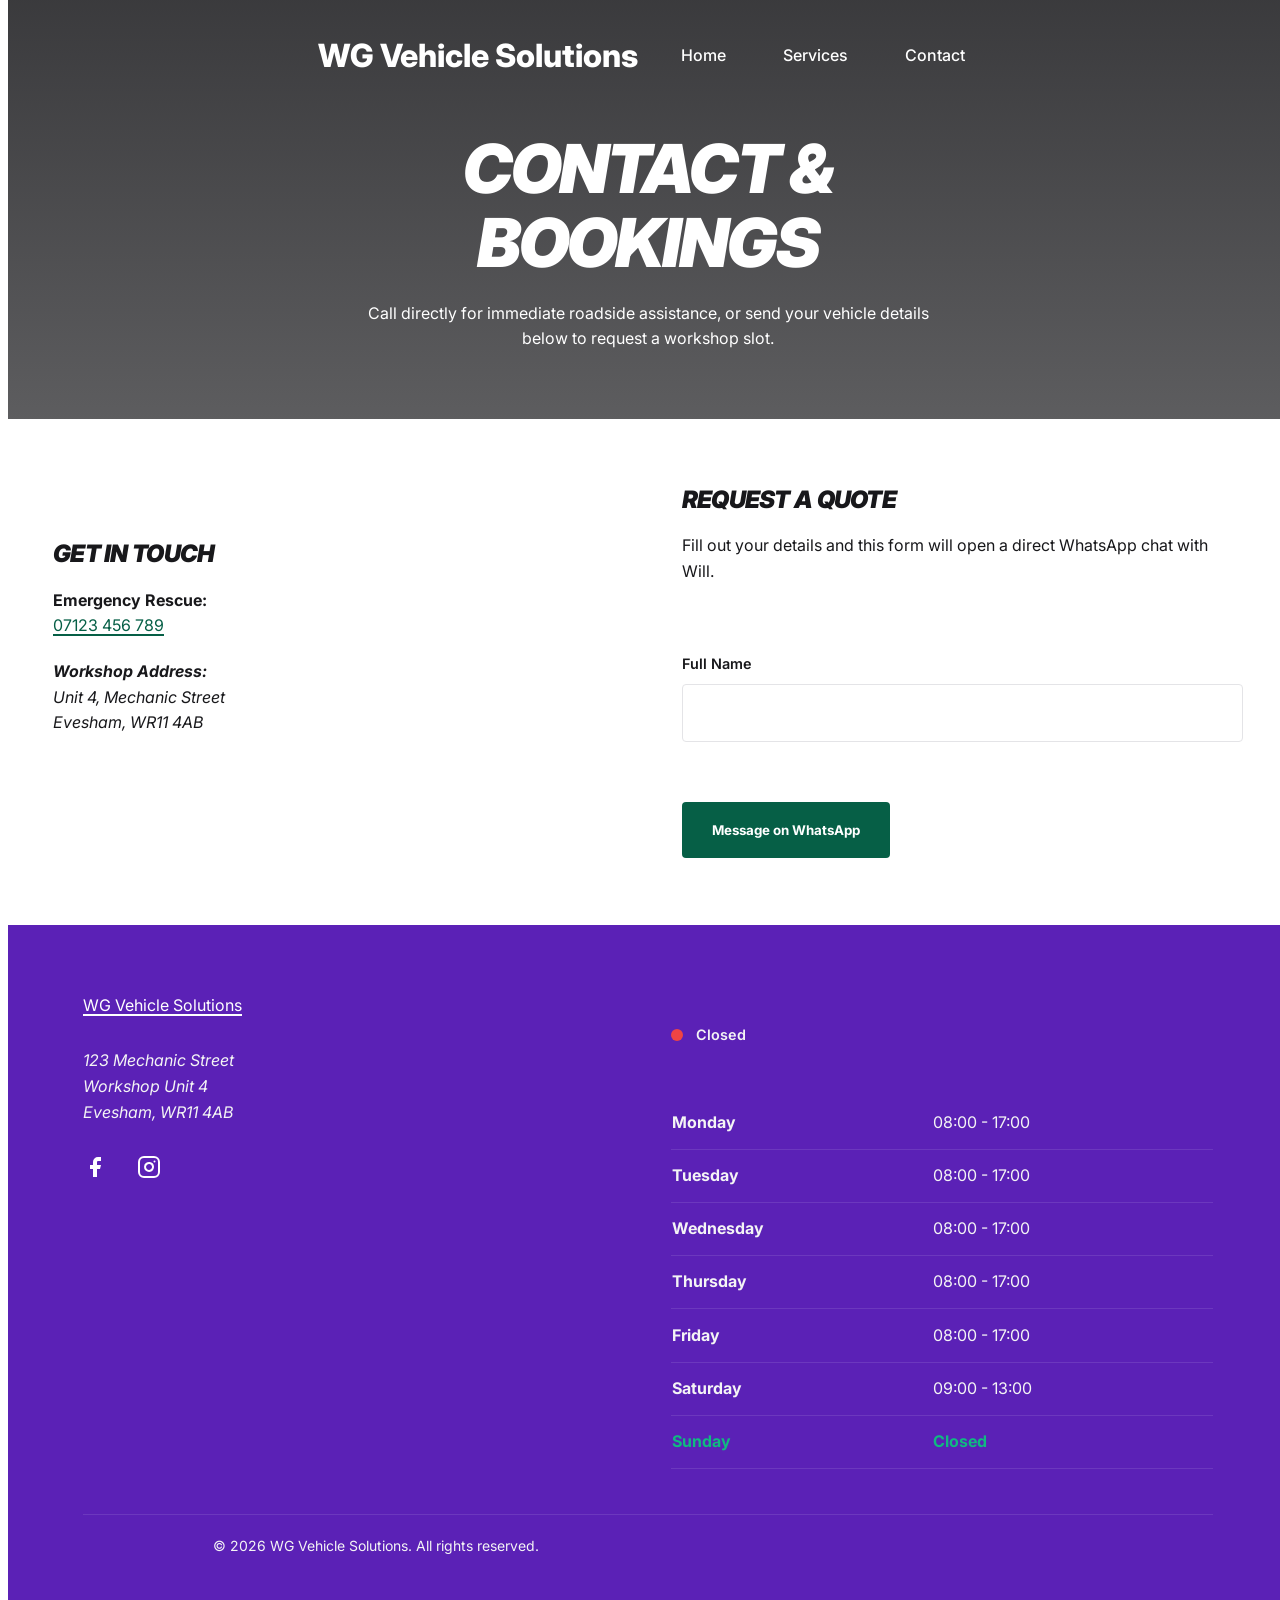
==== commit 60544e09: "layout(headers): refactored header logic with clamp to improve responsiveness on smaller devices" ====
--- a/contact.html
+++ b/contact.html
@@ -96,9 +96,7 @@
       <l-container>
         <div class="hero-content-wrapper">
           <l-stack style="--stack-gap: var(--s0)">
-            <h1 id="contact-heading" class="hero-heading">
-              Contact & Bookings
-            </h1>
+            <h1 id="page-heading" class="hero-heading">Contact & Bookings</h1>
             <p class="hero-lead">
               Call directly for immediate roadside assistance, or send your
               vehicle details below to request a workshop slot.
@@ -175,63 +173,53 @@
               Workshop Unit 4<br />
               Evesham, WR11 4AB
             </address>
-            <ul class="social-links l-cluster" aria-label="Social Media">
-              <li>
-                <a
-                  href="#"
-                  aria-label="Facebook"
-                  rel="noopener noreferrer"
-                  target="_blank"
+            <l-cluster class="social-links" aria-label="Social Media">
+              <a
+                href="#"
+                aria-label="Facebook"
+                rel="noopener noreferrer"
+                target="_blank"
+              >
+                <svg
+                  width="24"
+                  height="24"
+                  viewBox="0 0 24 24"
+                  fill="currentColor"
+                  aria-hidden="true"
+                  focusable="false"
                 >
-                  <svg
-                    width="24"
-                    height="24"
-                    viewBox="0 0 24 24"
-                    fill="currentColor"
-                    aria-hidden="true"
-                    focusable="false"
-                  >
-                    <path
-                      d="M18 2h-3a5 5 0 0 0-5 5v3H7v4h3v8h4v-8h3l1-4h-4V7a1 1 0 0 1 1-1h3z"
-                    ></path>
-                  </svg>
-                </a>
-              </li>
-              <li>
-                <a
-                  href="#"
-                  aria-label="Instagram"
-                  rel="noopener noreferrer"
-                  target="_blank"
+                  <path
+                    d="M18 2h-3a5 5 0 0 0-5 5v3H7v4h3v8h4v-8h3l1-4h-4V7a1 1 0 0 1 1-1h3z"
+                  ></path>
+                </svg>
+              </a>
+
+              <a
+                href="#"
+                aria-label="Instagram"
+                rel="noopener noreferrer"
+                target="_blank"
+              >
+                <svg
+                  width="24"
+                  height="24"
+                  viewBox="0 0 24 24"
+                  fill="none"
+                  stroke="currentColor"
+                  stroke-width="2"
+                  stroke-linecap="round"
+                  stroke-linejoin="round"
+                  aria-hidden="true"
+                  focusable="false"
                 >
-                  <svg
-                    width="24"
-                    height="24"
-                    viewBox="0 0 24 24"
-                    fill="none"
-                    stroke="currentColor"
-                    stroke-width="2"
-                    stroke-linecap="round"
-                    stroke-linejoin="round"
-                    aria-hidden="true"
-                    focusable="false"
-                  >
-                    <rect
-                      x="2"
-                      y="2"
-                      width="20"
-                      height="20"
-                      rx="5"
-                      ry="5"
-                    ></rect>
-                    <path
-                      d="M16 11.37A4 4 0 1 1 12.63 8 4 4 0 0 1 16 11.37z"
-                    ></path>
-                    <line x1="17.5" y1="6.5" x2="17.51" y2="6.5"></line>
-                  </svg>
-                </a>
-              </li>
-            </ul>
+                  <rect x="2" y="2" width="20" height="20" rx="5" ry="5"></rect>
+                  <path
+                    d="M16 11.37A4 4 0 1 1 12.63 8 4 4 0 0 1 16 11.37z"
+                  ></path>
+                  <line x1="17.5" y1="6.5" x2="17.51" y2="6.5"></line>
+                </svg>
+              </a>
+            </l-cluster>
           </l-stack>
 
           <l-stack class="footer-hours">
--- a/assets/css/03-organisms.css
+++ b/assets/css/03-organisms.css
@@ -1,59 +1,6 @@
 /* ==========================================================================
    03-ORGANISMS: NAVBAR, CARDS & FOOTER
    ========================================================================== */
-
-/* Navigation */
-.c-navbar {
-  /* 1. Define Local Component Tokens (Defaults) */
-  --nav-bg: var(--color-surface-base);
-  --nav-border: var(--color-border-subtle);
-  --nav-text: var(--color-text-base);
-  --nav-link: var(--color-text-muted);
-  --nav-toggle: var(--color-text-base);
-
-  --navbar-threshold: 45rem;
-  --navbar-padding: var(--s1) var(--s2);
-
-  /* 2. Apply Local Tokens */
-  padding: var(--navbar-padding);
-  background-color: var(--nav-bg);
-  border-bottom: 1px solid var(--nav-border);
-  position: relative;
-  z-index: 50;
-}
-
-/* --- THE INTRINSIC OVERRIDE --- */
-/* When navbar sits inside the hero cover, it automatically inverts its tokens */
-.c-hero-cover .c-navbar {
-  --nav-bg: transparent;
-  --nav-border: transparent;
-  --nav-text: var(--color-surface-base);
-  --nav-link: var(--color-surface-base);
-  --nav-toggle: var(--color-surface-base);
-}
-
-.c-navbar__brand {
-  font-weight: 800;
-  font-size: var(--s1);
-  color: var(--nav-text); /* Uses local token */
-  text-decoration: none;
-  letter-spacing: -0.02em;
-}
-
-.c-navbar__link {
-  color: var(--nav-link); /* Uses local token */
-  text-decoration: none;
-  font-weight: 500;
-  font-size: var(--s0);
-  padding: var(--s-2) var(--s-1);
-  border-radius: 4px;
-  background: transparent;
-  border: none;
-  cursor: pointer;
-  transition:
-    color 0.2s ease,
-    background-color 0.2s ease;
-}
 
 /* --- Global Site Header (The Default Component) --- */
 .c-site-header {
@@ -100,8 +47,14 @@
 
 /* Tighten the heading logic */
 .hero-heading {
-  font-size: var(--s3);
+  /* Min: 2rem (small mobile)
+     Preferred: 10vw (scales with viewport)
+     Max: var(--s3) (harmonic limit)
+  */
+  font-size: clamp(2rem, 10vw, var(--s3));
   line-height: 1.1;
+  word-break: break-word;
+  overflow-wrap: break-word;
 }
 
 /* --- Navigation --- */
@@ -138,35 +91,63 @@
 .c-site-header .c-navbar__link:focus {
   background-color: rgba(255, 255, 255, 0.1);
 }
-
-@media (max-width: 44.99rem) {
-  /* ... keep your existing mobile menu CSS ... */
-
+.c-navbar__brand {
+  font-weight: 800;
+  font-size: clamp(2rem, 10vw, var(--s1));
+  color: var(--nav-text);
+  text-decoration: none;
+}
+
+.c-navbar__link {
+  color: var(--nav-link);
+  padding: var(--s-2) var(--s-1);
+  text-decoration: none;
+  font-weight: 500;
+}
+
+/* Mobile Toggler Logic */
+@media (max-width: 53rem) {
+  /* 1. Hide the menu by default and force it to its own row when open */
+  .c-navbar__menu {
+    display: none;
+    flex-basis: 100%;
+    padding-block-start: var(--s1);
+  }
+
+  .c-navbar__menu.is-open {
+    display: block;
+    animation: fadeIn 0.2s ease-out;
+  }
+
+  /* 2. Stack the links vertically on mobile */
+  .c-navbar__menu l-cluster {
+    flex-direction: column;
+    align-items: flex-start;
+  }
+
+  /* 3. Strip the ugly browser defaults off the button */
   .c-navbar__toggle {
     display: inline-flex;
-    /* ... */
-    color: var(--nav-toggle); /* Uses local token */
-  }
-}
-@media (min-width: 45rem) {
+    align-items: center;
+    justify-content: center;
+
+    -webkit-appearance: none;
+    appearance: none;
+    background-color: transparent !important;
+    border: none;
+
+    color: var(--nav-toggle);
+    cursor: pointer;
+    padding: var(--s-2);
+  }
+}
+
+/* REQUIRED: Hides toggle on desktop */
+@media (min-width: 53.1rem) {
   .c-navbar__toggle {
     display: none;
   }
-  .c-navbar__menu {
-    display: block !important;
-  }
-}
-@keyframes fadeIn {
-  from {
-    opacity: 0;
-    transform: translateY(-5px);
-  }
-  to {
-    opacity: 1;
-    transform: translateY(0);
-  }
-}
-
+}
 /* Cards (Services & Snapshots) */
 .routing-card,
 .service-card {
--- a/assets/css/05-utilities.css
+++ b/assets/css/05-utilities.css
@@ -51,23 +51,3 @@
   justify-content: center !important;
   align-items: center !important;
 }
-
-/* --- Background Utilities --- */
-.u-bg-transparent {
-  background-color: transparent !important;
-  border-bottom: none !important;
-}
-
-/* --- Color Utilities --- */
-.u-text-light {
-  color: var(--color-surface-base) !important;
-}
-
-.u-border-light {
-  border-color: var(--color-surface-base) !important;
-}
-
-.u-border-light:hover {
-  background-color: var(--color-surface-base) !important;
-  color: var(--color-text-base) !important;
-}
